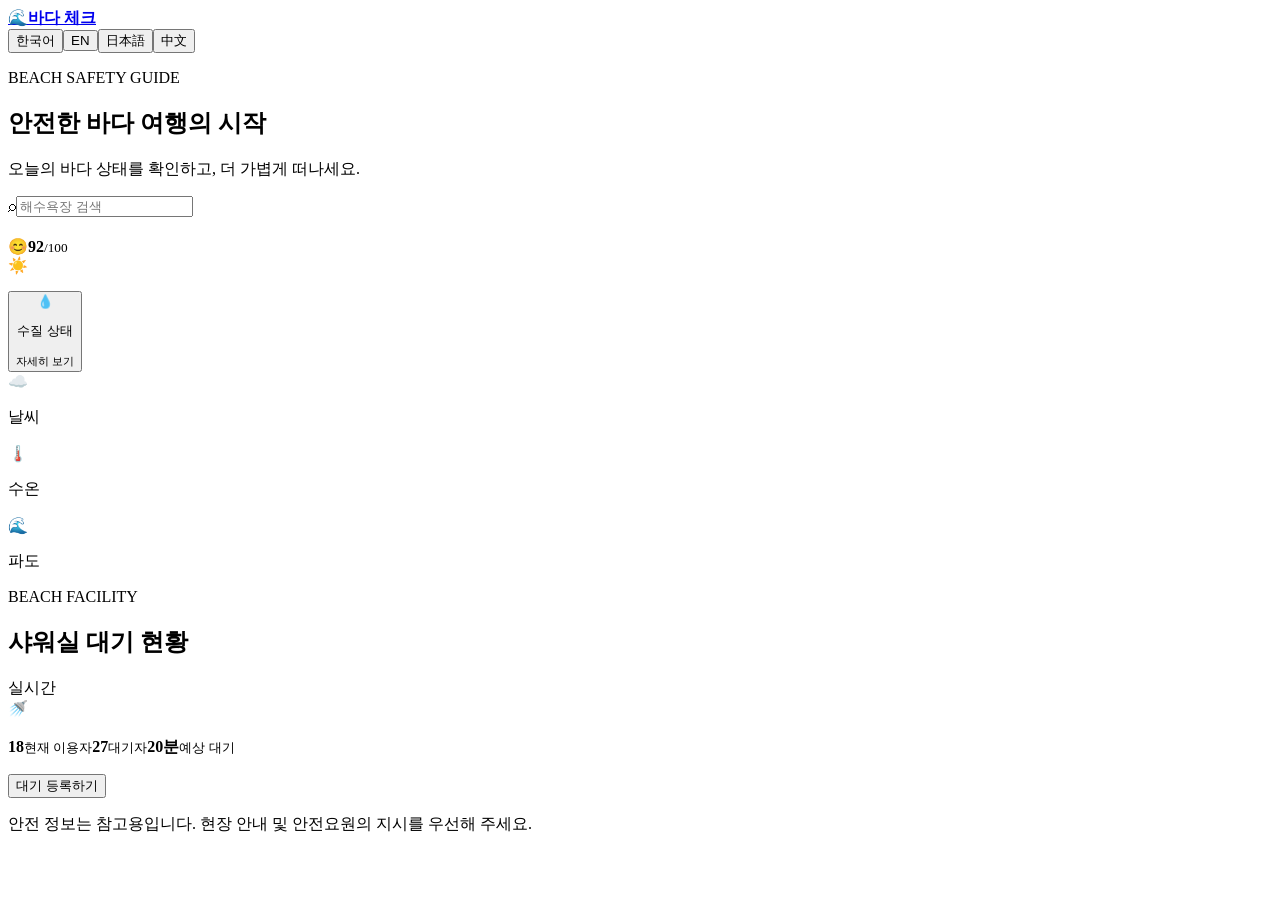
==== ocean-safety/index.html @ 0313e8a2 "Add ocean safety integrated page" ====
<!doctype html>
<html lang="ko">
  <head>
    <meta charset="UTF-8" />
    <meta name="viewport" content="width=device-width, initial-scale=1.0" />
    <meta name="theme-color" content="#066b87" />
    <title>바다 체크 | 안전한 바다 여행의 시작</title>
    <link rel="preconnect" href="https://fonts.googleapis.com" />
    <link rel="preconnect" href="https://fonts.gstatic.com" crossorigin />
    <link href="https://fonts.googleapis.com/css2?family=Gowun+Dodum&family=Outfit:wght@400;500;600;700;800&display=swap" rel="stylesheet" />
    <style>
      body[data-beach="gwangalli"] { background: linear-gradient(180deg, rgba(5, 18, 48, .35), rgba(236, 250, 249, .9)), url("https://giftedu42-commits.github.io/ocean-/assets/gwangalli-night.png") center top / cover fixed no-repeat; }
      body[data-beach="gwangalli"] .sun, body[data-beach="gwangalli"] .wave { display: none; }
      body[data-beach="gwangalli"] .hero h1, body[data-beach="gwangalli"] .hero .subtitle { text-shadow: 0 2px 14px rgba(255,255,255,.8); }
      body[data-beach="gwangalli"] .detail, body[data-beach="gwangalli"] .shower-card { background: rgba(255,255,255,.94); backdrop-filter: blur(9px); }
      /* Keep Haeundae's supplied photo above the general beach background rules. */
      body[data-beach="haeundae"] { background: linear-gradient(180deg, rgba(255,255,255,.16), rgba(235,248,249,.88)), url("./https://giftedu42-commits.github.io/ocean-/assets/haeundae-beach.png") center center / cover fixed no-repeat !important; }
      body[data-beach="haeundae"] .sun, body[data-beach="haeundae"] .wave { display: none; }
      body[data-beach="haeundae"] .detail, body[data-beach="haeundae"] .shower-card { background: rgba(255,255,255,.92); backdrop-filter: blur(9px); }
      /* Keep Dadaepo's supplied sunset photo above the general beach background rules. */
      body[data-beach="dadaepo"] { background: linear-gradient(180deg, rgba(25,16,15,.16), rgba(249,239,221,.88)), url("./https://giftedu42-commits.github.io/ocean-/assets/dadaepo-sunset.png") center center / cover fixed no-repeat !important; }
      body[data-beach="dadaepo"] .sun, body[data-beach="dadaepo"] .wave { display: none; }
      body[data-beach="dadaepo"] .detail, body[data-beach="dadaepo"] .shower-card { background: rgba(255,255,255,.92); backdrop-filter: blur(9px); }
      /* Keep Songdo's supplied cable-car photo above the general beach background rules. */
      body[data-beach="songdo"] { background: linear-gradient(180deg, rgba(255,255,255,.14), rgba(232,247,247,.88)), url("./https://giftedu42-commits.github.io/ocean-/assets/songdo-cablecar.png") center center / cover fixed no-repeat !important; }
      body[data-beach="songdo"] .sun, body[data-beach="songdo"] .wave { display: none; }
      body[data-beach="songdo"] .detail, body[data-beach="songdo"] .shower-card { background: rgba(255,255,255,.92); backdrop-filter: blur(9px); }
      /* Keep Songjeong's supplied photo above the general beach background rules. */
      body[data-beach="songjeong"] { background: linear-gradient(180deg, rgba(255,255,255,.18), rgba(238,249,239,.88)), url("./https://giftedu42-commits.github.io/ocean-/assets/songjeong-beach.png") center center / cover fixed no-repeat !important; }
      body[data-beach="songjeong"] .sun, body[data-beach="songjeong"] .wave { display: none; }
      body[data-beach="songjeong"] .detail, body[data-beach="songjeong"] .shower-card { background: rgba(255,255,255,.92); backdrop-filter: blur(9px); }
      .metric-score-chart { border-top: 1px solid #e4eeee; margin-top: 14px; padding-top: 13px; }
      .metric-score-chart h3 { color: #173f49; font-size: .82rem; margin: 0 0 10px; }
      .metric-bar { margin: 8px 0; }
      .metric-bar > div { display: flex; justify-content: space-between; color: #527078; font-size: .7rem; margin-bottom: 4px; }
      .metric-bar b { color: #103f4b; }
      .metric-bar i { background: #edf3f3; border-radius: 99px; display: block; height: 8px; overflow: hidden; }
      .metric-bar em { border-radius: 99px; display: block; height: 100%; }
      .metric-bar em.good { background: #45bf82; }
      .metric-bar em.normal { background: #f2ca4e; }
      .metric-bar em.bad { background: #ea6358; }
      .metric-value.safe { color: #198754; }
      .metric-value.normal { color: #b87c00; }
      .metric-value.danger { color: #d74b45; }
      .metric-value.critical { color: #a62929; }
      .metric-status { display: block; font-size: .66rem; font-weight: 700; margin-top: 4px; }
      .metric-status.safe { color: #198754; }
      .metric-status.normal { color: #b87c00; }
      .metric-status.danger { color: #d74b45; }
      .metric-status.critical { color: #a62929; }
      .metric-help { background: none; border: 0; color: #d74b45; cursor: pointer; font-size: .92rem; font-weight: 900; line-height: 1; margin-left: 3px; padding: 0 2px; vertical-align: baseline; }
      .metric-definition { background: #fff4f1; border: 1px solid #ffd7cf; border-radius: 10px; color: #70403a; font-size: .76rem; line-height: 1.55; margin: -8px 0 18px; padding: 10px 12px; }
      .info-dialog { box-sizing: border-box; max-height: 90vh; overflow-y: auto; width: min(92vw, 560px); }
    </style>
    <link rel="stylesheet" href="style.css" />
  </head>
  <body>
    <div class="sun"></div><div class="wave wave-a"></div><div class="wave wave-b"></div>
    <main class="app-shell">
      <header>
        <a class="brand" href="#top" aria-label="바다 체크 홈"><span>🌊</span><strong>바다 체크</strong></a>
        <div class="language" aria-label="언어 선택">
          <button data-lang="ko" class="active">한국어</button><button data-lang="en">EN</button><button data-lang="ja">日本語</button><button data-lang="zh">中文</button>
        </div>
      </header>

      <section id="top" class="hero">
        <p class="eyebrow" data-i18n="eyebrow">BEACH SAFETY GUIDE</p>
        <h1 data-i18n="title">안전한 바다 여행의 시작</h1>
        <p class="subtitle" data-i18n="subtitle">오늘의 바다 상태를 확인하고, 더 가볍게 떠나세요.</p>
        <label class="search"><span>⌕</span><input id="beachSearch" data-i18n-placeholder="search" placeholder="해수욕장 검색" autocomplete="off" /></label>
        <div id="beachList" class="beach-list" aria-label="해수욕장 목록"></div>
      </section>

      <section id="beachDetail" class="detail" aria-live="polite">
        <div class="detail-top">
          <div><p class="location-tag" id="region"></p><h2 id="beachName"></h2><p id="updated"></p></div>
          <div id="scoreBadge" class="score-badge"><span id="face">😊</span><strong id="score">92</strong><small>/100</small></div>
        </div>
        <div class="recommendation"><span id="recommendIcon">☀️</span><p id="recommendationText"></p></div>
        <div class="stats">
          <button class="stat-card" id="waterCard" type="button"><span>💧</span><div><p data-i18n="water">수질 상태</p><strong id="waterStatus"></strong><small data-i18n="details">자세히 보기</small></div></button>
          <article><span>☁️</span><div><p data-i18n="weather">날씨</p><strong id="weatherStatus"></strong></div></article>
          <article><span>🌡️</span><div><p data-i18n="temperature">수온</p><strong id="temperature"></strong></div></article>
          <article><span>🌊</span><div><p data-i18n="waves">파도</p><strong id="waveStatus"></strong></div></article>
        </div>
      </section>

      <section class="shower-section">
        <div class="section-heading"><div><p class="eyebrow" data-i18n="facility">BEACH FACILITY</p><h2 data-i18n="showerTitle">샤워실 대기 현황</h2></div><span class="live"><i></i><span data-i18n="live">실시간</span></span></div>
        <div class="shower-card">
          <div class="shower-icon">🚿</div>
          <div class="queue-summary"><h3 id="showerBeach"></h3><p class="shower-location" id="showerLocation"></p><p id="queueMessage"></p><div class="queue-metrics"><span><b id="users">18</b><small data-i18n="using">현재 이용자</small></span><span><b id="waiting">27</b><small data-i18n="waiting">대기자</small></span><span><b id="minutes">20분</b><small data-i18n="waitTime">예상 대기</small></span></div><p class="expected-time" id="expectedAt"></p><p class="my-reservation" id="myReservation" hidden></p><div class="reservation-actions" id="reservationActions" hidden><button id="enterShower" type="button" data-i18n="enter">입장 확인</button><button id="exitShower" type="button" data-i18n="exit" disabled>퇴장 확인</button></div></div>
          <button id="openQueue" class="primary" data-i18n="join">대기 등록하기</button>
        </div>
      </section>

      <p class="note" data-i18n="note">안전 정보는 참고용입니다. 현장 안내 및 안전요원의 지시를 우선해 주세요.</p>
    </main>

    <dialog id="queueDialog">
      <form id="queueForm" method="dialog">
        <button class="close" type="button" id="closeDialog" aria-label="닫기">×</button>
        <p class="eyebrow" data-i18n="reservation">SHOWER RESERVATION</p><h2 data-i18n="formTitle">샤워 대기 등록</h2><p id="formDescription"></p>
        <label><span data-i18n="room">샤워실 선택</span><select id="showerType"><option value="male" data-i18n="male">남자 샤워실</option><option value="female" data-i18n="female">여자 샤워실</option></select></label>
        <label><span data-i18n="party">이용 인원</span><select id="party"><option value="1" data-party="1">1명</option><option value="2" data-party="2">2명</option><option value="3" data-party="3">3명</option><option value="4" data-party="4">4명</option></select></label>
        <label><span data-i18n="phone">연락처</span><input id="phone" inputmode="tel" placeholder="010-0000-0000" required /></label>
        <label class="consent"><input id="consent" type="checkbox" required /><span data-i18n="consent">개인정보 이용에 동의합니다.</span></label>
        <button class="primary wide" type="submit" data-i18n="register">등록하기</button>
      </form>
    </dialog>
    <dialog id="mapDialog" class="info-dialog"><button class="close" type="button" data-close-dialog="mapDialog" aria-label="닫기">×</button><p class="eyebrow">LOCATION</p><h2 id="mapTitle"></h2><div class="map-preview" style="position:relative;height:250px;margin:18px 0;border-radius:16px;overflow:hidden;background:linear-gradient(120deg,#d9efc3 0 42%,#91dce5 42%);border:1px solid #b8dcda"><svg viewBox="0 0 400 250" width="100%" height="100%" aria-label="샤워실 위치 지도"><defs><marker id="arrow" markerWidth="9" markerHeight="9" refX="7" refY="4" orient="auto"><path d="M0,0 L8,4 L0,8Z" fill="#ff775f"/></marker></defs><path d="M26 198 C95 170,92 78,181 105 S244 160,332 67" fill="none" stroke="#ff775f" stroke-width="7" stroke-linecap="round" stroke-dasharray="1 12" marker-end="url(#arrow)"/><circle cx="26" cy="198" r="12" fill="#063548"/><text x="43" y="205" fill="#063548" font-size="15" font-weight="700">현재 위치</text><circle cx="332" cy="67" r="17" fill="#ff775f"/><text x="325" y="74" fill="white" font-size="18">🚿</text><text x="240" y="42" fill="#063548" font-size="15" font-weight="700">샤워실</text></svg><p id="mapAddress" style="position:absolute;left:12px;bottom:3px;margin:0;background:#ffffffdf;padding:7px 9px;border-radius:8px;font-size:.75rem;font-weight:700"></p></div><p id="mapNote"></p></dialog>
    <dialog id="waterDialog" class="info-dialog"><button class="close" type="button" data-close-dialog="waterDialog" aria-label="닫기">×</button><p class="eyebrow" id="waterLabel">WATER QUALITY</p><h2 id="waterTitle"></h2><div id="waterGrade" class="water-grade"></div><div id="waterGraph" hidden></div><div id="waterMetrics" class="water-metrics"></div><div id="metricDefinition" class="metric-definition" role="status" hidden></div><div class="water-details"><div><span id="testLabel">공식 수질 검사</span><strong id="testValue"></strong></div><div><span id="ripLabel">이안류 위험성</span><strong id="ripValue"></strong></div></div><p id="waterAdvice"></p></dialog>
    <div id="toast" role="status"></div>
    <script src="script.js"></script>
    <script>
      Object.assign(translations.ko, { details: '자세히 보기' });
      Object.assign(translations.en, { details: 'View details' });
      Object.assign(translations.ja, { details: '詳細を見る' });
      Object.assign(translations.zh, { details: '查看详情' });
      Object.assign(waterText.ko, { categoryScores: '항목별 수질 점수' });
      Object.assign(waterText.en, { categoryScores: 'Scores by water-quality category' });
      Object.assign(waterText.ja, { categoryScores: '項目別の水質スコア' });
      Object.assign(waterText.zh, { categoryScores: '各项水质评分' });

      const metricScoreByBeach = {
        gwangalli: [96, 92, 98, 94, 90, 97, 99], haeundae: [85, 88, 78, 82, 89, 81, 76],
        songjeong: [87, 89, 82, 86, 88, 84, 79], dadaepo: [62, 76, 38, 58, 71, 45, 42], songdo: [94, 91, 95, 93, 90, 96, 97]
      };
      const safetyClass = score => score >= 80 ? 'safe' : score >= 60 ? 'normal' : score >= 40 ? 'danger' : 'critical';
      const safetyLabel = {
        ko: { safe: '안전', normal: '보통', danger: '위험', critical: '매우 위험' },
        en: { safe: 'Safe', normal: 'Moderate', danger: 'Risky', critical: 'Very risky' },
        ja: { safe: '安全', normal: '普通', danger: '危険', critical: '非常に危険' },
        zh: { safe: '安全', normal: '一般', danger: '危险', critical: '非常危险' }
      };
      const metricDefinitions = {
        ko: { ph: 'pH 농도: 물이 산성인지 알칼리성인지 나타내는 수치입니다.', turbidity: '탁도: 물이 얼마나 맑은지 나타내는 수치입니다. 수치가 낮을수록 물이 더 맑습니다.', oxygen: '용존산소: 물속에 녹아 있는 산소의 양입니다. 물고기와 해양 생물이 살기 좋은 정도를 알 수 있어요.', phosphorus: '총인: 물속 영양염류의 양입니다. 수치가 너무 높으면 녹조나 오염 가능성을 살펴봐야 합니다.' },
        en: { ph: 'pH: a measure of how acidic or alkaline the water is.', turbidity: 'Turbidity: a measure of how clear the water is. Lower values mean clearer water.', oxygen: 'Dissolved oxygen: the amount of oxygen mixed into the water, which supports marine life.', phosphorus: 'Total phosphorus: the amount of nutrients in the water. High levels can indicate pollution risk.' },
        ja: { ph: 'pH濃度: 水が酸性かアルカリ性かを示す数値です。', turbidity: '濁度: 水の透明度を示す数値です。低いほど水が澄んでいます。', oxygen: '溶存酸素: 水に溶けている酸素の量です。海の生き物が暮らしやすい目安になります。', phosphorus: '全リン: 水中の栄養塩類の量です。高すぎる場合は汚染の可能性を確認します。' },
        zh: { ph: 'pH值：表示水呈酸性还是碱性的数值。', turbidity: '浊度：表示水清澈程度的数值。数值越低，水越清澈。', oxygen: '溶解氧：溶解在水中的氧气量，可反映海洋生物适宜生存的程度。', phosphorus: '总磷：水中营养盐的含量。数值过高时需要留意污染风险。' }
      };
      const renderMetricScoreGraph = () => {
        const labels = waterText[lang], scores = metricScoreByBeach[selected.key].slice(0, 6);
        return '<section class="metric-score-chart"><h3>' + labels.categoryScores + '</h3>' + scores.map((score, index) =>
          '<div class="metric-bar"><div><span>' + labels[metricKeys[index]] + '</span><b>' + score + '</b></div><i><em class="' + (score >= 80 ? 'good' : score >= 60 ? 'normal' : 'bad') + '" style="width:' + score + '%"></em></i></div>'
        ).join('') + '</section>';
      };
      const renderWaterMetrics = () => {
        const labels = waterText[lang], scores = metricScoreByBeach[selected.key], values = waterInfo[selected.key].metrics.slice(0, 6);
        return values.map((item, index) => {
          const state = safetyClass(scores[index]);
          const key = metricKeys[index], help = ['ph', 'turbidity', 'oxygen', 'phosphorus'].includes(key) ? '<button class="metric-help" type="button" data-help="' + key + '" aria-label="Learn more">*</button>' : '';
          return '<div class="metric"><span>' + labels[key] + help + '</span><strong class="metric-value ' + state + '">' + item.split('|')[1] + '</strong><small class="metric-status ' + state + '">' + safetyLabel[lang][state] + '</small></div>';
        }).join('');
      };
      $('waterCard').addEventListener('click', () => {
        $('waterGraph').innerHTML = renderMetricScoreGraph();
        $('waterMetrics').innerHTML = renderWaterMetrics();
        $('metricDefinition').hidden = true;
      });
      $('waterMetrics').addEventListener('click', event => {
        const help = event.target.closest('[data-help]');
        if (!help) return;
        const definition = $('metricDefinition');
        definition.textContent = metricDefinitions[lang][help.dataset.help];
        definition.hidden = false;
      });
      const mapTitleWord = { ko: '샤워실', en: 'Shower room', ja: 'シャワー室', zh: '淋浴间' };
      $('showerLocation').addEventListener('click', () => {
        $('mapTitle').textContent = beachText(selected)[0] + ' · ' + mapTitleWord[lang];
      });
    </script>
    <style>
      #waterDialog { padding: 28px 26px 30px; }
      #waterDialog .eyebrow { margin: 0 0 8px; }
      #waterDialog h2 { margin: 0 34px 16px 0; line-height: 1.3; }
      #waterDialog .water-grade { margin: 0 0 18px; }
      #waterDialog .water-metrics { gap: 12px; margin: 18px 0 22px; }
      #waterDialog .water-metrics .metric { padding: 12px; }
      #waterDialog .water-details { gap: 12px; margin: 0 0 20px; }
      #waterDialog .water-details > div { padding: 12px; }
      #waterDialog #waterAdvice { border-top: 1px solid #e4eeee; line-height: 1.65; margin: 0; padding-top: 18px; }
      @media (max-width: 480px) { #waterDialog { padding: 24px 20px 26px; } }
    </style>
  </body>
</html>
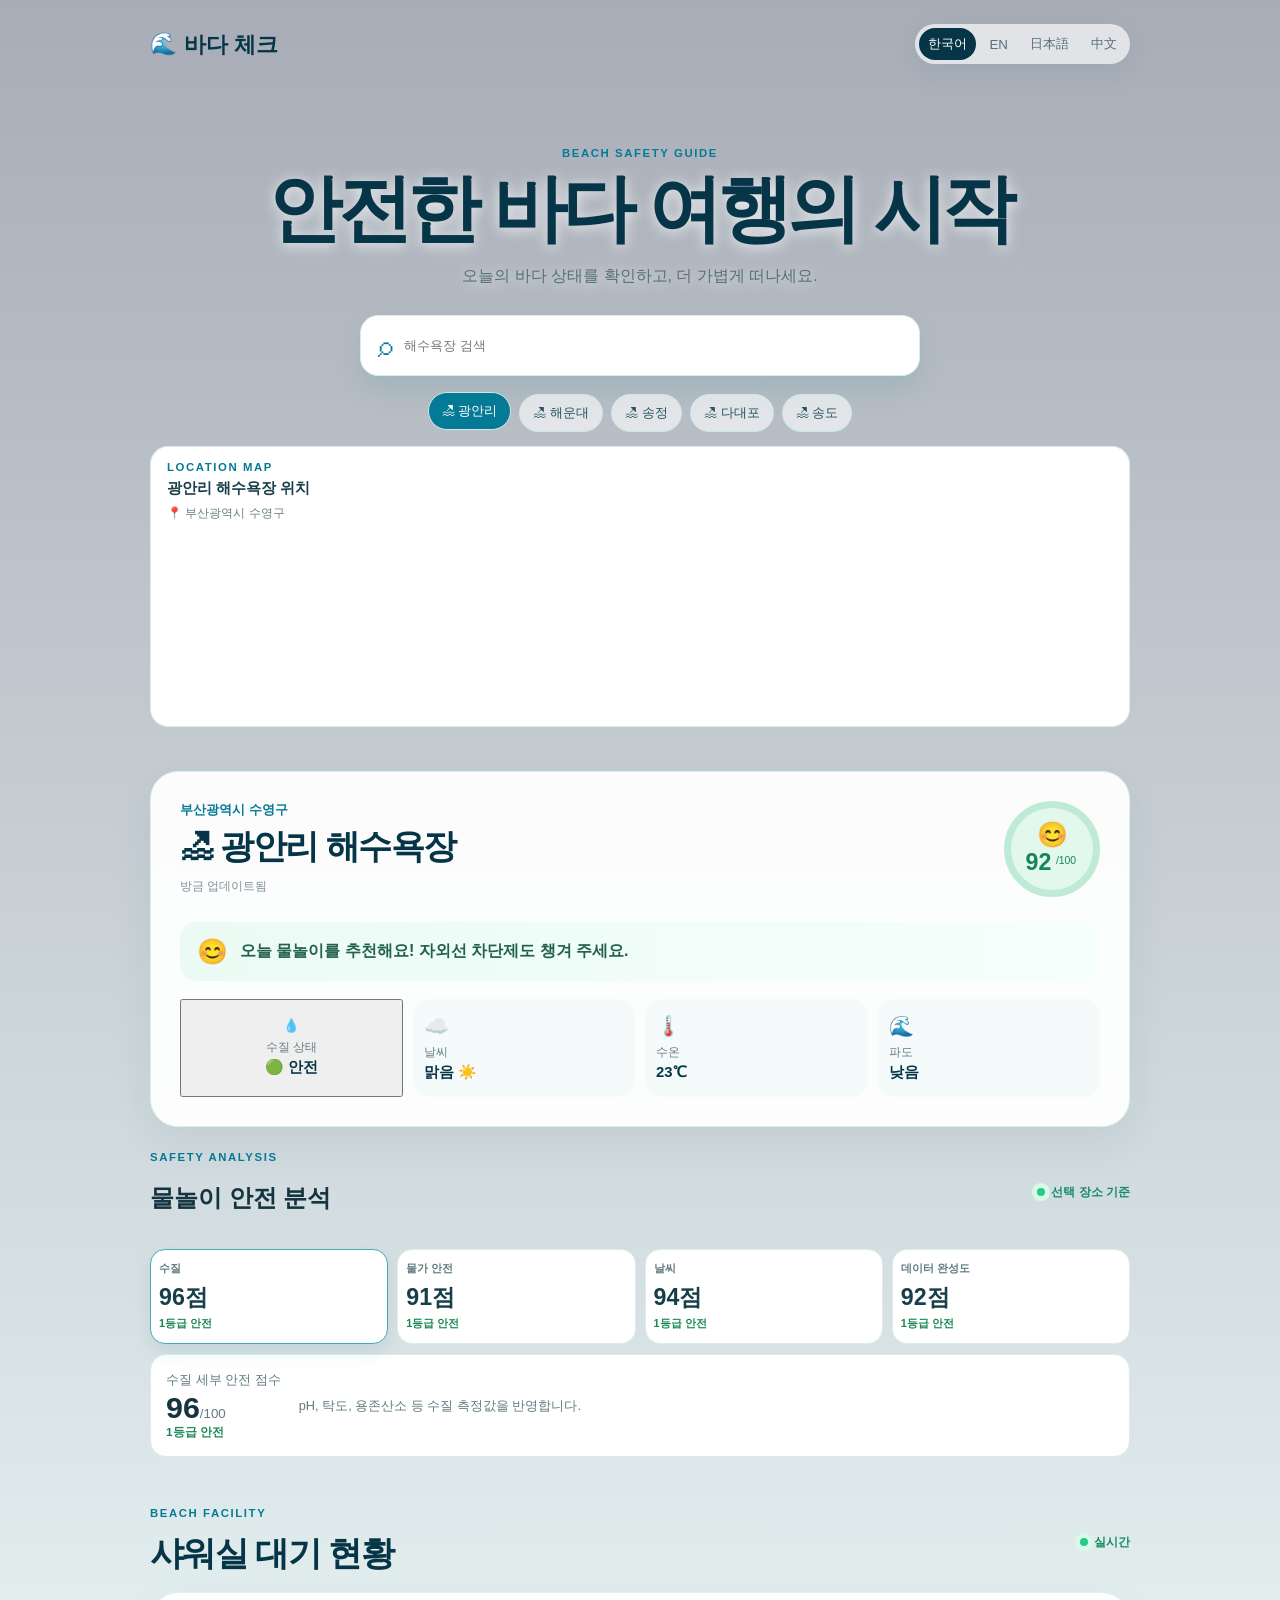
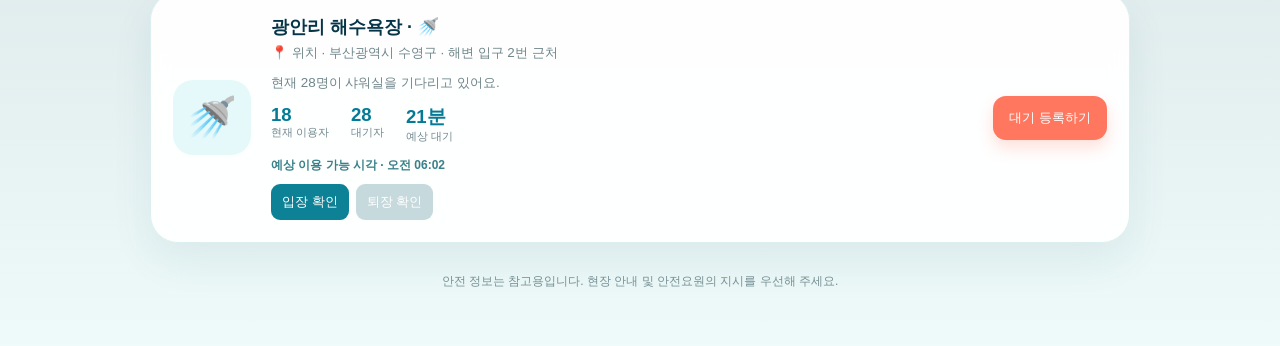
==== commit d5b1bad9: "Integrate beach map and safety analysis" ====
--- a/ocean-safety/index.html
+++ b/ocean-safety/index.html
@@ -69,7 +69,7 @@
         <h1 data-i18n="title">안전한 바다 여행의 시작</h1>
         <p class="subtitle" data-i18n="subtitle">오늘의 바다 상태를 확인하고, 더 가볍게 떠나세요.</p>
         <label class="search"><span>⌕</span><input id="beachSearch" data-i18n-placeholder="search" placeholder="해수욕장 검색" autocomplete="off" /></label>
-        <div id="beachList" class="beach-list" aria-label="해수욕장 목록"></div>
+        <div id="beachList" class="beach-list" aria-label="해수욕장 목록"></div><section class="search-map-card"><div><p class="eyebrow">LOCATION MAP</p><h3 id="searchMapTitle">선택 장소 위치</h3><p id="searchMapAddress"></p></div><iframe id="searchMap" title="선택 장소 지도" loading="lazy"></iframe></section>
       </section>
 
       <section id="beachDetail" class="detail" aria-live="polite">
@@ -84,7 +84,7 @@
           <article><span>🌡️</span><div><p data-i18n="temperature">수온</p><strong id="temperature"></strong></div></article>
           <article><span>🌊</span><div><p data-i18n="waves">파도</p><strong id="waveStatus"></strong></div></article>
         </div>
-      </section>
+      </section><section class="safety-explorer"><div class="section-heading"><div><p class="eyebrow">SAFETY ANALYSIS</p><h2>물놀이 안전 분석</h2></div><span class="live"><i></i><span>선택 장소 기준</span></span></div><div id="safetyCategoryGrid" class="safety-category-grid"></div><article class="safety-detail-card"><div><p id="safetyDetailTitle"></p><strong id="safetyDetailScore"></strong><small>/100</small><span id="safetyDetailGrade"></span></div><p id="safetyDetailText"></p></article></section>
 
       <section class="shower-section">
         <div class="section-heading"><div><p class="eyebrow" data-i18n="facility">BEACH FACILITY</p><h2 data-i18n="showerTitle">샤워실 대기 현황</h2></div><span class="live"><i></i><span data-i18n="live">실시간</span></span></div>
@@ -183,5 +183,5 @@
       #waterDialog #waterAdvice { border-top: 1px solid #e4eeee; line-height: 1.65; margin: 0; padding-top: 18px; }
       @media (max-width: 480px) { #waterDialog { padding: 24px 20px 26px; } }
     </style>
-  </body>
+  <style>.search-map-card{background:#fff;border:1px solid #dbeceb;border-radius:18px;margin-top:14px;overflow:hidden;text-align:left}.search-map-card>div{padding:14px 16px 8px}.search-map-card .eyebrow{margin:0 0 5px}.search-map-card h3{color:#173f49;font-size:.95rem;margin:0}.search-map-card p:last-child{color:#668087;font-size:.75rem;margin:6px 0}.search-map-card iframe{border:0;display:block;height:190px;width:100%}.safety-explorer{margin:24px 0}.safety-category-grid{display:grid;grid-template-columns:repeat(4,1fr);gap:9px}.safety-category{background:#fff;border:1px solid #dceceb;border-radius:15px;color:#173f49;cursor:pointer;padding:12px 8px;text-align:left}.safety-category.active{border-color:#46aabd;box-shadow:0 8px 18px #0b71831c}.safety-category span{color:#607b81;display:block;font-size:.68rem;font-weight:700}.safety-category b{display:block;font-family:Outfit,sans-serif;font-size:1.45rem;margin:6px 0 2px}.safety-category em{font-size:.68rem;font-style:normal;font-weight:800}.safe{color:#198754}.normal{color:#b87c00}.unsafe{color:#ed7a22}.danger{color:#d74b45}.critical{color:#a62929}.safety-detail-card{align-items:center;background:#fff;border:1px solid #dceceb;border-radius:16px;display:flex;gap:18px;margin-top:10px;padding:15px}.safety-detail-card p{color:#607b81;font-size:.8rem;line-height:1.55;margin:0}.safety-detail-card strong{font-family:Outfit,sans-serif;font-size:1.9rem}.safety-detail-card small{color:#607b81}.safety-detail-card span{display:block;font-size:.74rem;font-weight:800}@media(max-width:580px){.safety-category-grid{grid-template-columns:repeat(2,1fr)}.safety-detail-card{align-items:flex-start;flex-direction:column;gap:6px}.search-map-card iframe{height:170px}}</style><script>(()=>{const L={gwangalli:[35.1532,129.1187],haeundae:[35.1587,129.1604],songjeong:[35.1785,129.1992],dadaepo:[35.046,128.9654],songdo:[35.0753,129.0168]};let active='water';const label={water:'수질',marine:'물가 안전',weather:'날씨',data:'데이터 완성도'};const desc={water:'pH, 탁도, 용존산소 등 수질 측정값을 반영합니다.',marine:'파도와 이안류·물살 위험도를 반영합니다.',weather:'날씨와 바람 상태를 반영합니다.',data:'입력된 안전정보의 최신성과 완성도를 보여줍니다.'};const scores=b=>({water:qualityScore[b.key]||b.score,marine:b.waves==='high'?42:b.waves==='medium'?72:91,weather:b.weather==='windy'?48:b.weather==='overcast'?70:b.weather==='cloudy'?82:94,data:92});const grade=x=>x>=90?['1등급 안전','safe']:x>=75?['2등급 안전','safe']:x>=60?['3등급 보통','normal']:x>=45?['4등급 불안전','unsafe']:x>=30?['4등급 위험','danger']:['5등급 매우 위험','critical'];function draw(){const b=selected,sc=scores(b),p=L[b.key],name=beachText(b)[0],region=beachText(b)[1],d=.012,box=(p[1]-d)+','+(p[0]-d)+','+(p[1]+d)+','+(p[0]+d);document.getElementById('searchMapTitle').textContent=name+' 위치';document.getElementById('searchMapAddress').textContent='📍 '+region;document.getElementById('searchMap').src='https://www.openstreetmap.org/export/embed.html?bbox='+box+'&layer=mapnik&marker='+p[0]+'%2C'+p[1];document.getElementById('safetyCategoryGrid').innerHTML=Object.keys(label).map(k=>{const g=grade(sc[k]);return '<button class="safety-category '+(k===active?'active':'')+'" data-safety="'+k+'"><span>'+label[k]+'</span><b>'+sc[k]+'점</b><em class="'+g[1]+'">'+g[0]+'</em></button>';}).join('');const g=grade(sc[active]);document.getElementById('safetyDetailTitle').textContent=label[active]+' 세부 안전 점수';document.getElementById('safetyDetailScore').textContent=sc[active];document.getElementById('safetyDetailGrade').textContent=g[0];document.getElementById('safetyDetailGrade').className=g[1];document.getElementById('safetyDetailText').textContent=desc[active];}const old=renderDetail;renderDetail=()=>{old();draw();};document.getElementById('safetyCategoryGrid').onclick=e=>{const x=e.target.closest('[data-safety]');if(x){active=x.dataset.safety;draw();}};draw();})();</script></body>
 </html>
--- a/ocean-safety/style.css
+++ b/ocean-safety/style.css
@@ -0,0 +1 @@
+:root{--navy:#063548;--ocean:#057a96;--aqua:#65d8d3;--foam:#e9fbfa;--coral:#ff775f;--ink:#14343f;font-family:Outfit,"Gowun Dodum",sans-serif;color:var(--ink)}*{box-sizing:border-box}body{margin:0;min-height:100vh;background:linear-gradient(145deg,#e8fbf7 0%,#f7fcfb 42%,#d9f1f3 100%);overflow-x:hidden;transition:background .65s ease}body[data-beach="haeundae"]{background:linear-gradient(145deg,#e6f5ff,#fff8ea 44%,#c8e7f3)}body[data-beach="songjeong"]{background:linear-gradient(145deg,#eef9ef,#fffbe9 45%,#d5ecda)}body[data-beach="dadaepo"]{background:linear-gradient(145deg,#e7eff6,#f6f5f0 48%,#c5d8e3)}body[data-beach="songdo"]{background:linear-gradient(145deg,#fff3df,#fffaf1 43%,#d2edf2)}.sun{position:absolute;width:340px;height:340px;right:-100px;top:-120px;border-radius:50%;background:#ffe9a9;filter:blur(3px);opacity:.75;transition:background .65s ease,transform .65s ease}body[data-beach="haeundae"] .sun{background:#ffd08a;transform:scale(1.16)}body[data-beach="songjeong"] .sun{background:#d3f0b4}body[data-beach="dadaepo"] .sun{background:#b9cde3;opacity:.62}body[data-beach="songdo"] .sun{background:#ffc891}.app-shell{width:min(980px,calc(100% - 32px));margin:auto;position:relative;padding:24px 0 56px}header{display:flex;justify-content:space-between;align-items:center;gap:16px}.brand{color:var(--navy);text-decoration:none;font-size:1.35rem;display:flex;gap:7px;align-items:center}.language{display:flex;gap:4px;background:#ffffffa8;padding:4px;border-radius:99px;box-shadow:0 8px 26px #0f697514}.language button{border:0;background:transparent;padding:7px 9px;border-radius:99px;color:#57717a;cursor:pointer;font:600 .75rem inherit}.language button.active{background:var(--navy);color:#fff}.hero{text-align:center;padding:83px 0 44px}.eyebrow{letter-spacing:.14em;font-size:.71rem;font-weight:800;color:var(--ocean);margin:0 0 12px}.hero h1{font-size:clamp(2.45rem,6vw,4.6rem);letter-spacing:-.06em;margin:0;color:var(--navy);line-height:1.04}.subtitle{margin:18px auto 28px;color:#557078}.search{background:#fff;border:1px solid #d7eeec;border-radius:18px;padding:0 17px;width:min(560px,100%);height:61px;display:flex;align-items:center;gap:10px;margin:auto;box-shadow:0 14px 28px #0d74801c}.search span{font-size:1.8rem;color:var(--ocean);line-height:0}.search input{border:0;outline:0;width:100%;font:500 1rem inherit;background:transparent}.beach-list{display:flex;flex-wrap:wrap;justify-content:center;gap:8px;margin-top:18px}.beach-chip{border:1px solid #c8e8e6;background:#ffffff9c;color:#24535e;padding:9px 13px;border-radius:99px;font:600 .86rem inherit;cursor:pointer;transition:.2s}.beach-chip:hover,.beach-chip.active{background:var(--ocean);color:#fff;transform:translateY(-2px)}.detail,.shower-card{background:#fff;border:1px solid #dceeed;box-shadow:0 17px 40px #145e6914;border-radius:28px}.detail{padding:29px}.detail-top,.section-heading,.shower-card{display:flex;justify-content:space-between;align-items:center;gap:20px}.location-tag{color:var(--ocean);font-size:.8rem;font-weight:800;margin:0 0 5px}.detail h2,.shower-section h2{font-size:clamp(1.6rem,4vw,2.15rem);letter-spacing:-.045em;margin:0;color:var(--navy)}#updated{color:#7d9297;font-size:.78rem;margin:8px 0 0}.score-badge{width:96px;height:96px;border-radius:50%;display:grid;grid-template-columns:1fr 1fr;grid-template-rows:1fr 1fr;place-items:center;background:#e2f8ec;border:7px solid #bfead5;color:#16845d}.score-badge span{grid-column:1/3;font-size:1.55rem;align-self:end}.score-badge strong{font-size:1.45rem;align-self:start;margin-left:14px}.score-badge small{font-size:.65rem;align-self:start;margin-right:13px;margin-top:6px}.recommendation{margin:25px 0 18px;background:linear-gradient(100deg,#ebfbf4,#f5fffc);border-radius:16px;padding:15px 17px;display:flex;gap:12px;align-items:center}.recommendation span{font-size:1.55rem}.recommendation p{margin:0;font-weight:700;color:#23604f}.stats{display:grid;grid-template-columns:repeat(4,1fr);gap:10px}.stats article{background:#f4fbfa;padding:15px 11px;border-radius:16px}.stats article>span{font-size:1.25rem}.stats p{font-size:.73rem;color:#698088;margin:7px 0 3px}.stats strong{font-size:.93rem;color:var(--navy)}.shower-section{margin-top:50px}.section-heading{margin-bottom:15px}.live{color:#178c64;font-size:.75rem;font-weight:800;display:flex;align-items:center;gap:6px}.live i{width:8px;height:8px;border-radius:50%;background:#25cb85;box-shadow:0 0 0 5px #d9f9e9}.shower-card{padding:22px}.shower-icon{font-size:2.5rem;background:#e6f9fa;padding:14px;border-radius:20px}.queue-summary{margin-right:auto}.queue-summary h3{margin:0;color:var(--navy);font-size:1.12rem}.queue-summary>p{margin:5px 0 12px;color:#6f858a;font-size:.84rem}.queue-metrics{display:flex;gap:22px}.queue-metrics span{display:flex;flex-direction:column}.queue-metrics b{color:var(--ocean);font-size:1.16rem}.queue-metrics small{color:#71888e;font-size:.68rem}.expected-time{font-size:.75rem!important;font-weight:700;color:#38808a!important;margin:13px 0 0!important}.my-reservation{background:#fff0e9;color:#a74a35!important;border-radius:9px;padding:8px 10px;margin:10px 0 0!important;font-size:.76rem!important;font-weight:700}.reservation-actions{display:flex;gap:7px;margin-top:10px}.reservation-actions button{border:0;border-radius:9px;padding:9px 11px;background:#0d8296;color:white;font:700 .75rem inherit;cursor:pointer}.reservation-actions button:disabled{background:#c6d9dc;cursor:not-allowed}.primary{border:0;border-radius:13px;background:var(--coral);color:#fff;padding:13px 16px;font:700 .9rem inherit;cursor:pointer;box-shadow:0 8px 16px #ff775f3b;transition:.2s}.primary:hover{transform:translateY(-2px);filter:brightness(.96)}.note{text-align:center;color:#789196;font-size:.75rem;margin:30px 0 0}.wave{position:fixed;z-index:-1;left:-10%;width:120%;height:150px;border-radius:48%;background:#8edfdc33;bottom:-85px;animation:float 7s ease-in-out infinite}.wave-b{bottom:-110px;background:#48bbc733;animation-delay:-3s}@keyframes float{50%{transform:translateX(5%) translateY(-11px)}}dialog{width:min(430px,calc(100% - 28px));border:0;border-radius:24px;padding:0;box-shadow:0 24px 70px #042e3d55}dialog::backdrop{background:#0635488c;backdrop-filter:blur(3px)}dialog form{padding:28px;position:relative}.close{position:absolute;right:16px;top:14px;border:0;background:#eef7f7;color:#335861;width:30px;height:30px;border-radius:50%;font-size:1.35rem;cursor:pointer}dialog h2{margin:0;color:var(--navy);letter-spacing:-.04em}#formDescription{font-size:.86rem;color:#6b858b;margin:9px 0 20px}dialog label{display:flex;flex-direction:column;gap:7px;margin:14px 0;color:#48656c;font-size:.82rem;font-weight:700}dialog input,dialog select{border:1px solid #cfe8e6;border-radius:10px;padding:12px;font:500 .95rem inherit;color:var(--ink);background:#fbfefd}.consent{flex-direction:row;align-items:center}.consent input{accent-color:var(--ocean)}.wide{width:100%;margin-top:8px}#toast{position:fixed;bottom:24px;left:50%;translate:-50% 25px;background:var(--navy);color:white;padding:13px 18px;border-radius:14px;font-weight:600;font-size:.86rem;opacity:0;pointer-events:none;transition:.25s;white-space:nowrap}#toast.show{opacity:1;translate:-50% 0}@media(max-width:650px){.app-shell{width:min(100% - 24px,980px);padding-top:14px}.brand{font-size:1.15rem}.language button{padding:6px;font-size:.67rem}.hero{padding:58px 0 35px}.detail{padding:21px}.stats{grid-template-columns:repeat(2,1fr)}.shower-card{align-items:flex-start;flex-wrap:wrap}.queue-summary{width:calc(100% - 78px)}.queue-metrics{gap:13px}.shower-card .primary{width:100%}.score-badge{width:82px;height:82px}.detail-top{align-items:flex-start}}
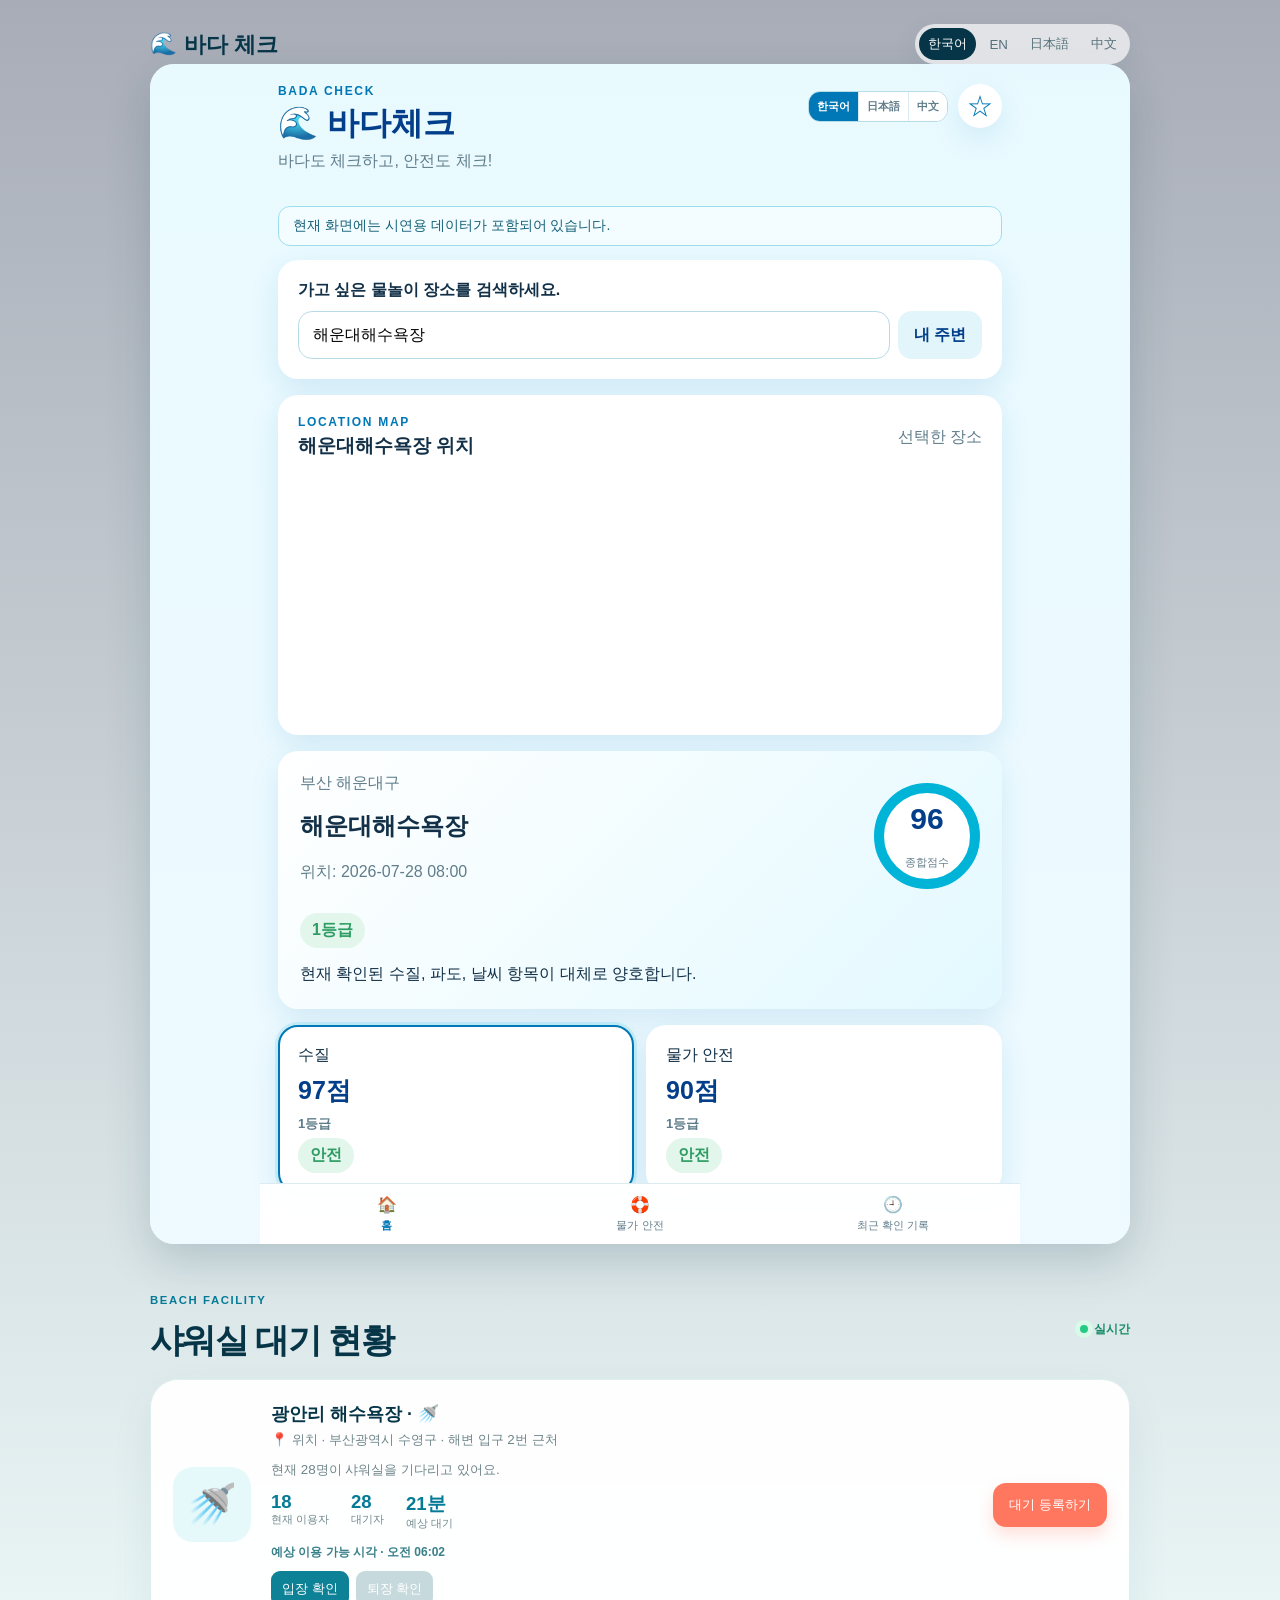
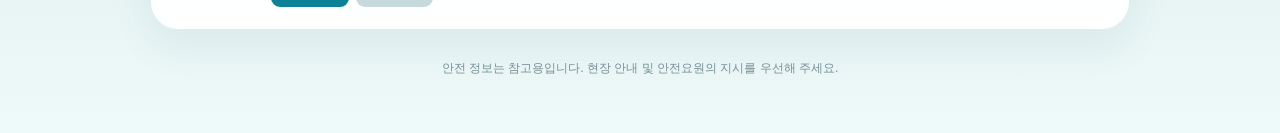
==== commit 3d6dd991: "Use Bada Check search and map while keeping shower queue" ====
--- a/ocean-safety/index.html
+++ b/ocean-safety/index.html
@@ -86,7 +86,7 @@
         </div>
       </section><section class="safety-explorer"><div class="section-heading"><div><p class="eyebrow">SAFETY ANALYSIS</p><h2>물놀이 안전 분석</h2></div><span class="live"><i></i><span>선택 장소 기준</span></span></div><div id="safetyCategoryGrid" class="safety-category-grid"></div><article class="safety-detail-card"><div><p id="safetyDetailTitle"></p><strong id="safetyDetailScore"></strong><small>/100</small><span id="safetyDetailGrade"></span></div><p id="safetyDetailText"></p></article></section>
 
-      <section class="shower-section">
+      <section class="own-app-section"><iframe class="own-app-frame" src="../?embedded=1" title="바다 체크 안전 검색과 지도"></iframe></section><section class="shower-section">
         <div class="section-heading"><div><p class="eyebrow" data-i18n="facility">BEACH FACILITY</p><h2 data-i18n="showerTitle">샤워실 대기 현황</h2></div><span class="live"><i></i><span data-i18n="live">실시간</span></span></div>
         <div class="shower-card">
           <div class="shower-icon">🚿</div>
@@ -183,5 +183,5 @@
       #waterDialog #waterAdvice { border-top: 1px solid #e4eeee; line-height: 1.65; margin: 0; padding-top: 18px; }
       @media (max-width: 480px) { #waterDialog { padding: 24px 20px 26px; } }
     </style>
-  <style>.search-map-card{background:#fff;border:1px solid #dbeceb;border-radius:18px;margin-top:14px;overflow:hidden;text-align:left}.search-map-card>div{padding:14px 16px 8px}.search-map-card .eyebrow{margin:0 0 5px}.search-map-card h3{color:#173f49;font-size:.95rem;margin:0}.search-map-card p:last-child{color:#668087;font-size:.75rem;margin:6px 0}.search-map-card iframe{border:0;display:block;height:190px;width:100%}.safety-explorer{margin:24px 0}.safety-category-grid{display:grid;grid-template-columns:repeat(4,1fr);gap:9px}.safety-category{background:#fff;border:1px solid #dceceb;border-radius:15px;color:#173f49;cursor:pointer;padding:12px 8px;text-align:left}.safety-category.active{border-color:#46aabd;box-shadow:0 8px 18px #0b71831c}.safety-category span{color:#607b81;display:block;font-size:.68rem;font-weight:700}.safety-category b{display:block;font-family:Outfit,sans-serif;font-size:1.45rem;margin:6px 0 2px}.safety-category em{font-size:.68rem;font-style:normal;font-weight:800}.safe{color:#198754}.normal{color:#b87c00}.unsafe{color:#ed7a22}.danger{color:#d74b45}.critical{color:#a62929}.safety-detail-card{align-items:center;background:#fff;border:1px solid #dceceb;border-radius:16px;display:flex;gap:18px;margin-top:10px;padding:15px}.safety-detail-card p{color:#607b81;font-size:.8rem;line-height:1.55;margin:0}.safety-detail-card strong{font-family:Outfit,sans-serif;font-size:1.9rem}.safety-detail-card small{color:#607b81}.safety-detail-card span{display:block;font-size:.74rem;font-weight:800}@media(max-width:580px){.safety-category-grid{grid-template-columns:repeat(2,1fr)}.safety-detail-card{align-items:flex-start;flex-direction:column;gap:6px}.search-map-card iframe{height:170px}}</style><script>(()=>{const L={gwangalli:[35.1532,129.1187],haeundae:[35.1587,129.1604],songjeong:[35.1785,129.1992],dadaepo:[35.046,128.9654],songdo:[35.0753,129.0168]};let active='water';const label={water:'수질',marine:'물가 안전',weather:'날씨',data:'데이터 완성도'};const desc={water:'pH, 탁도, 용존산소 등 수질 측정값을 반영합니다.',marine:'파도와 이안류·물살 위험도를 반영합니다.',weather:'날씨와 바람 상태를 반영합니다.',data:'입력된 안전정보의 최신성과 완성도를 보여줍니다.'};const scores=b=>({water:qualityScore[b.key]||b.score,marine:b.waves==='high'?42:b.waves==='medium'?72:91,weather:b.weather==='windy'?48:b.weather==='overcast'?70:b.weather==='cloudy'?82:94,data:92});const grade=x=>x>=90?['1등급 안전','safe']:x>=75?['2등급 안전','safe']:x>=60?['3등급 보통','normal']:x>=45?['4등급 불안전','unsafe']:x>=30?['4등급 위험','danger']:['5등급 매우 위험','critical'];function draw(){const b=selected,sc=scores(b),p=L[b.key],name=beachText(b)[0],region=beachText(b)[1],d=.012,box=(p[1]-d)+','+(p[0]-d)+','+(p[1]+d)+','+(p[0]+d);document.getElementById('searchMapTitle').textContent=name+' 위치';document.getElementById('searchMapAddress').textContent='📍 '+region;document.getElementById('searchMap').src='https://www.openstreetmap.org/export/embed.html?bbox='+box+'&layer=mapnik&marker='+p[0]+'%2C'+p[1];document.getElementById('safetyCategoryGrid').innerHTML=Object.keys(label).map(k=>{const g=grade(sc[k]);return '<button class="safety-category '+(k===active?'active':'')+'" data-safety="'+k+'"><span>'+label[k]+'</span><b>'+sc[k]+'점</b><em class="'+g[1]+'">'+g[0]+'</em></button>';}).join('');const g=grade(sc[active]);document.getElementById('safetyDetailTitle').textContent=label[active]+' 세부 안전 점수';document.getElementById('safetyDetailScore').textContent=sc[active];document.getElementById('safetyDetailGrade').textContent=g[0];document.getElementById('safetyDetailGrade').className=g[1];document.getElementById('safetyDetailText').textContent=desc[active];}const old=renderDetail;renderDetail=()=>{old();draw();};document.getElementById('safetyCategoryGrid').onclick=e=>{const x=e.target.closest('[data-safety]');if(x){active=x.dataset.safety;draw();}};draw();})();</script></body>
+  <style>.search-map-card{background:#fff;border:1px solid #dbeceb;border-radius:18px;margin-top:14px;overflow:hidden;text-align:left}.search-map-card>div{padding:14px 16px 8px}.search-map-card .eyebrow{margin:0 0 5px}.search-map-card h3{color:#173f49;font-size:.95rem;margin:0}.search-map-card p:last-child{color:#668087;font-size:.75rem;margin:6px 0}.search-map-card iframe{border:0;display:block;height:190px;width:100%}.safety-explorer{margin:24px 0}.safety-category-grid{display:grid;grid-template-columns:repeat(4,1fr);gap:9px}.safety-category{background:#fff;border:1px solid #dceceb;border-radius:15px;color:#173f49;cursor:pointer;padding:12px 8px;text-align:left}.safety-category.active{border-color:#46aabd;box-shadow:0 8px 18px #0b71831c}.safety-category span{color:#607b81;display:block;font-size:.68rem;font-weight:700}.safety-category b{display:block;font-family:Outfit,sans-serif;font-size:1.45rem;margin:6px 0 2px}.safety-category em{font-size:.68rem;font-style:normal;font-weight:800}.safe{color:#198754}.normal{color:#b87c00}.unsafe{color:#ed7a22}.danger{color:#d74b45}.critical{color:#a62929}.safety-detail-card{align-items:center;background:#fff;border:1px solid #dceceb;border-radius:16px;display:flex;gap:18px;margin-top:10px;padding:15px}.safety-detail-card p{color:#607b81;font-size:.8rem;line-height:1.55;margin:0}.safety-detail-card strong{font-family:Outfit,sans-serif;font-size:1.9rem}.safety-detail-card small{color:#607b81}.safety-detail-card span{display:block;font-size:.74rem;font-weight:800}@media(max-width:580px){.safety-category-grid{grid-template-columns:repeat(2,1fr)}.safety-detail-card{align-items:flex-start;flex-direction:column;gap:6px}.search-map-card iframe{height:170px}}</style><script>(()=>{const L={gwangalli:[35.1532,129.1187],haeundae:[35.1587,129.1604],songjeong:[35.1785,129.1992],dadaepo:[35.046,128.9654],songdo:[35.0753,129.0168]};let active='water';const label={water:'수질',marine:'물가 안전',weather:'날씨',data:'데이터 완성도'};const desc={water:'pH, 탁도, 용존산소 등 수질 측정값을 반영합니다.',marine:'파도와 이안류·물살 위험도를 반영합니다.',weather:'날씨와 바람 상태를 반영합니다.',data:'입력된 안전정보의 최신성과 완성도를 보여줍니다.'};const scores=b=>({water:qualityScore[b.key]||b.score,marine:b.waves==='high'?42:b.waves==='medium'?72:91,weather:b.weather==='windy'?48:b.weather==='overcast'?70:b.weather==='cloudy'?82:94,data:92});const grade=x=>x>=90?['1등급 안전','safe']:x>=75?['2등급 안전','safe']:x>=60?['3등급 보통','normal']:x>=45?['4등급 불안전','unsafe']:x>=30?['4등급 위험','danger']:['5등급 매우 위험','critical'];function draw(){const b=selected,sc=scores(b),p=L[b.key],name=beachText(b)[0],region=beachText(b)[1],d=.012,box=(p[1]-d)+','+(p[0]-d)+','+(p[1]+d)+','+(p[0]+d);document.getElementById('searchMapTitle').textContent=name+' 위치';document.getElementById('searchMapAddress').textContent='📍 '+region;document.getElementById('searchMap').src='https://www.openstreetmap.org/export/embed.html?bbox='+box+'&layer=mapnik&marker='+p[0]+'%2C'+p[1];document.getElementById('safetyCategoryGrid').innerHTML=Object.keys(label).map(k=>{const g=grade(sc[k]);return '<button class="safety-category '+(k===active?'active':'')+'" data-safety="'+k+'"><span>'+label[k]+'</span><b>'+sc[k]+'점</b><em class="'+g[1]+'">'+g[0]+'</em></button>';}).join('');const g=grade(sc[active]);document.getElementById('safetyDetailTitle').textContent=label[active]+' 세부 안전 점수';document.getElementById('safetyDetailScore').textContent=sc[active];document.getElementById('safetyDetailGrade').textContent=g[0];document.getElementById('safetyDetailGrade').className=g[1];document.getElementById('safetyDetailText').textContent=desc[active];}const old=renderDetail;renderDetail=()=>{old();draw();};document.getElementById('safetyCategoryGrid').onclick=e=>{const x=e.target.closest('[data-safety]');if(x){active=x.dataset.safety;draw();}};draw();})();</script><style>.hero,.detail,.safety-explorer{display:none!important}.own-app-section{margin:0 0 26px}.own-app-frame{background:#eefaff;border:0;border-radius:24px;box-shadow:0 18px 45px rgba(3,53,72,.18);display:block;height:1180px;width:100%}@media(max-width:600px){.own-app-frame{border-radius:18px;height:1260px}}</style></body>
 </html>
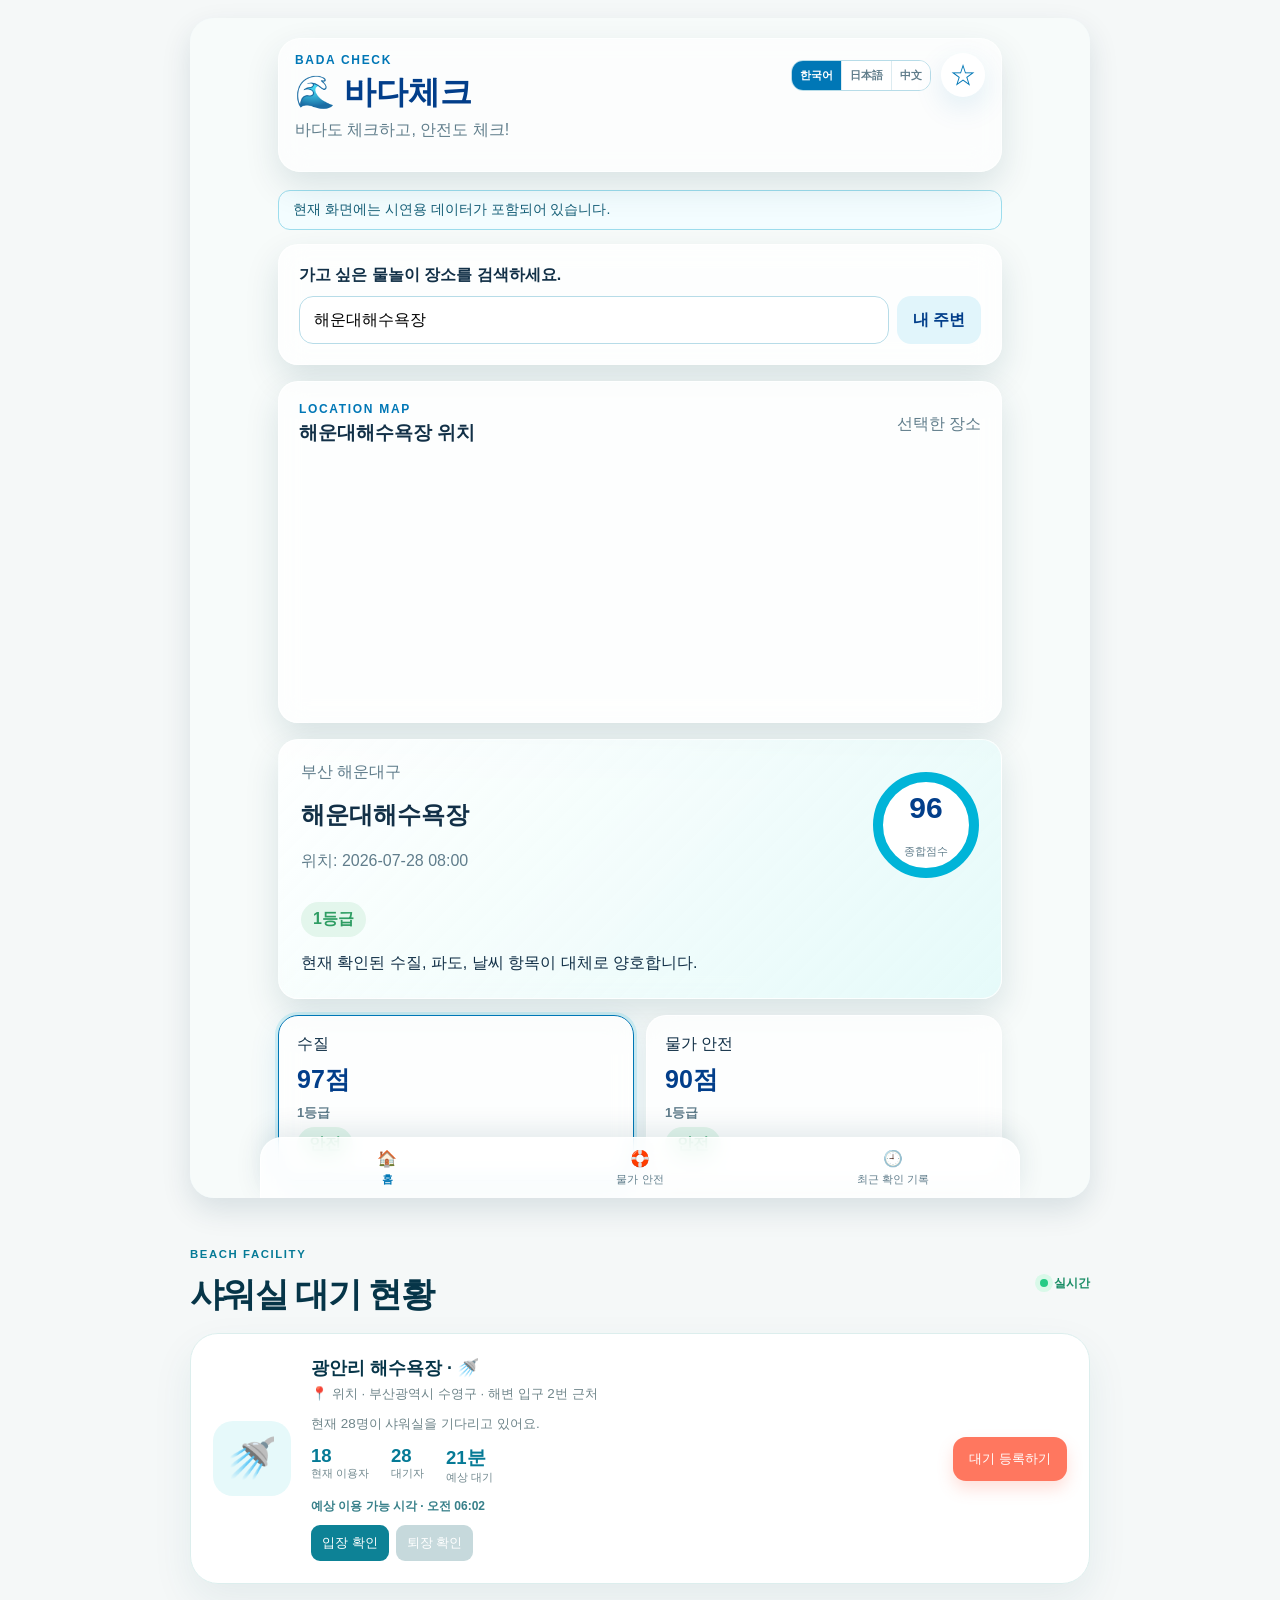
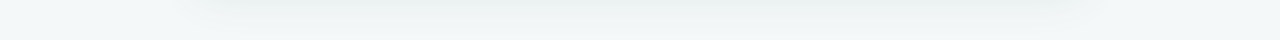
==== commit 9cdb5efd: "Remove overlapping outer header and background" ====
--- a/ocean-safety/index.html
+++ b/ocean-safety/index.html
@@ -183,5 +183,5 @@
       #waterDialog #waterAdvice { border-top: 1px solid #e4eeee; line-height: 1.65; margin: 0; padding-top: 18px; }
       @media (max-width: 480px) { #waterDialog { padding: 24px 20px 26px; } }
     </style>
-  <style>.search-map-card{background:#fff;border:1px solid #dbeceb;border-radius:18px;margin-top:14px;overflow:hidden;text-align:left}.search-map-card>div{padding:14px 16px 8px}.search-map-card .eyebrow{margin:0 0 5px}.search-map-card h3{color:#173f49;font-size:.95rem;margin:0}.search-map-card p:last-child{color:#668087;font-size:.75rem;margin:6px 0}.search-map-card iframe{border:0;display:block;height:190px;width:100%}.safety-explorer{margin:24px 0}.safety-category-grid{display:grid;grid-template-columns:repeat(4,1fr);gap:9px}.safety-category{background:#fff;border:1px solid #dceceb;border-radius:15px;color:#173f49;cursor:pointer;padding:12px 8px;text-align:left}.safety-category.active{border-color:#46aabd;box-shadow:0 8px 18px #0b71831c}.safety-category span{color:#607b81;display:block;font-size:.68rem;font-weight:700}.safety-category b{display:block;font-family:Outfit,sans-serif;font-size:1.45rem;margin:6px 0 2px}.safety-category em{font-size:.68rem;font-style:normal;font-weight:800}.safe{color:#198754}.normal{color:#b87c00}.unsafe{color:#ed7a22}.danger{color:#d74b45}.critical{color:#a62929}.safety-detail-card{align-items:center;background:#fff;border:1px solid #dceceb;border-radius:16px;display:flex;gap:18px;margin-top:10px;padding:15px}.safety-detail-card p{color:#607b81;font-size:.8rem;line-height:1.55;margin:0}.safety-detail-card strong{font-family:Outfit,sans-serif;font-size:1.9rem}.safety-detail-card small{color:#607b81}.safety-detail-card span{display:block;font-size:.74rem;font-weight:800}@media(max-width:580px){.safety-category-grid{grid-template-columns:repeat(2,1fr)}.safety-detail-card{align-items:flex-start;flex-direction:column;gap:6px}.search-map-card iframe{height:170px}}</style><script>(()=>{const L={gwangalli:[35.1532,129.1187],haeundae:[35.1587,129.1604],songjeong:[35.1785,129.1992],dadaepo:[35.046,128.9654],songdo:[35.0753,129.0168]};let active='water';const label={water:'수질',marine:'물가 안전',weather:'날씨',data:'데이터 완성도'};const desc={water:'pH, 탁도, 용존산소 등 수질 측정값을 반영합니다.',marine:'파도와 이안류·물살 위험도를 반영합니다.',weather:'날씨와 바람 상태를 반영합니다.',data:'입력된 안전정보의 최신성과 완성도를 보여줍니다.'};const scores=b=>({water:qualityScore[b.key]||b.score,marine:b.waves==='high'?42:b.waves==='medium'?72:91,weather:b.weather==='windy'?48:b.weather==='overcast'?70:b.weather==='cloudy'?82:94,data:92});const grade=x=>x>=90?['1등급 안전','safe']:x>=75?['2등급 안전','safe']:x>=60?['3등급 보통','normal']:x>=45?['4등급 불안전','unsafe']:x>=30?['4등급 위험','danger']:['5등급 매우 위험','critical'];function draw(){const b=selected,sc=scores(b),p=L[b.key],name=beachText(b)[0],region=beachText(b)[1],d=.012,box=(p[1]-d)+','+(p[0]-d)+','+(p[1]+d)+','+(p[0]+d);document.getElementById('searchMapTitle').textContent=name+' 위치';document.getElementById('searchMapAddress').textContent='📍 '+region;document.getElementById('searchMap').src='https://www.openstreetmap.org/export/embed.html?bbox='+box+'&layer=mapnik&marker='+p[0]+'%2C'+p[1];document.getElementById('safetyCategoryGrid').innerHTML=Object.keys(label).map(k=>{const g=grade(sc[k]);return '<button class="safety-category '+(k===active?'active':'')+'" data-safety="'+k+'"><span>'+label[k]+'</span><b>'+sc[k]+'점</b><em class="'+g[1]+'">'+g[0]+'</em></button>';}).join('');const g=grade(sc[active]);document.getElementById('safetyDetailTitle').textContent=label[active]+' 세부 안전 점수';document.getElementById('safetyDetailScore').textContent=sc[active];document.getElementById('safetyDetailGrade').textContent=g[0];document.getElementById('safetyDetailGrade').className=g[1];document.getElementById('safetyDetailText').textContent=desc[active];}const old=renderDetail;renderDetail=()=>{old();draw();};document.getElementById('safetyCategoryGrid').onclick=e=>{const x=e.target.closest('[data-safety]');if(x){active=x.dataset.safety;draw();}};draw();})();</script><style>.hero,.detail,.safety-explorer{display:none!important}.own-app-section{margin:0 0 26px}.own-app-frame{background:#eefaff;border:0;border-radius:24px;box-shadow:0 18px 45px rgba(3,53,72,.18);display:block;height:1180px;width:100%}@media(max-width:600px){.own-app-frame{border-radius:18px;height:1260px}}</style></body>
+  <style>.search-map-card{background:#fff;border:1px solid #dbeceb;border-radius:18px;margin-top:14px;overflow:hidden;text-align:left}.search-map-card>div{padding:14px 16px 8px}.search-map-card .eyebrow{margin:0 0 5px}.search-map-card h3{color:#173f49;font-size:.95rem;margin:0}.search-map-card p:last-child{color:#668087;font-size:.75rem;margin:6px 0}.search-map-card iframe{border:0;display:block;height:190px;width:100%}.safety-explorer{margin:24px 0}.safety-category-grid{display:grid;grid-template-columns:repeat(4,1fr);gap:9px}.safety-category{background:#fff;border:1px solid #dceceb;border-radius:15px;color:#173f49;cursor:pointer;padding:12px 8px;text-align:left}.safety-category.active{border-color:#46aabd;box-shadow:0 8px 18px #0b71831c}.safety-category span{color:#607b81;display:block;font-size:.68rem;font-weight:700}.safety-category b{display:block;font-family:Outfit,sans-serif;font-size:1.45rem;margin:6px 0 2px}.safety-category em{font-size:.68rem;font-style:normal;font-weight:800}.safe{color:#198754}.normal{color:#b87c00}.unsafe{color:#ed7a22}.danger{color:#d74b45}.critical{color:#a62929}.safety-detail-card{align-items:center;background:#fff;border:1px solid #dceceb;border-radius:16px;display:flex;gap:18px;margin-top:10px;padding:15px}.safety-detail-card p{color:#607b81;font-size:.8rem;line-height:1.55;margin:0}.safety-detail-card strong{font-family:Outfit,sans-serif;font-size:1.9rem}.safety-detail-card small{color:#607b81}.safety-detail-card span{display:block;font-size:.74rem;font-weight:800}@media(max-width:580px){.safety-category-grid{grid-template-columns:repeat(2,1fr)}.safety-detail-card{align-items:flex-start;flex-direction:column;gap:6px}.search-map-card iframe{height:170px}}</style><script>(()=>{const L={gwangalli:[35.1532,129.1187],haeundae:[35.1587,129.1604],songjeong:[35.1785,129.1992],dadaepo:[35.046,128.9654],songdo:[35.0753,129.0168]};let active='water';const label={water:'수질',marine:'물가 안전',weather:'날씨',data:'데이터 완성도'};const desc={water:'pH, 탁도, 용존산소 등 수질 측정값을 반영합니다.',marine:'파도와 이안류·물살 위험도를 반영합니다.',weather:'날씨와 바람 상태를 반영합니다.',data:'입력된 안전정보의 최신성과 완성도를 보여줍니다.'};const scores=b=>({water:qualityScore[b.key]||b.score,marine:b.waves==='high'?42:b.waves==='medium'?72:91,weather:b.weather==='windy'?48:b.weather==='overcast'?70:b.weather==='cloudy'?82:94,data:92});const grade=x=>x>=90?['1등급 안전','safe']:x>=75?['2등급 안전','safe']:x>=60?['3등급 보통','normal']:x>=45?['4등급 불안전','unsafe']:x>=30?['4등급 위험','danger']:['5등급 매우 위험','critical'];function draw(){const b=selected,sc=scores(b),p=L[b.key],name=beachText(b)[0],region=beachText(b)[1],d=.012,box=(p[1]-d)+','+(p[0]-d)+','+(p[1]+d)+','+(p[0]+d);document.getElementById('searchMapTitle').textContent=name+' 위치';document.getElementById('searchMapAddress').textContent='📍 '+region;document.getElementById('searchMap').src='https://www.openstreetmap.org/export/embed.html?bbox='+box+'&layer=mapnik&marker='+p[0]+'%2C'+p[1];document.getElementById('safetyCategoryGrid').innerHTML=Object.keys(label).map(k=>{const g=grade(sc[k]);return '<button class="safety-category '+(k===active?'active':'')+'" data-safety="'+k+'"><span>'+label[k]+'</span><b>'+sc[k]+'점</b><em class="'+g[1]+'">'+g[0]+'</em></button>';}).join('');const g=grade(sc[active]);document.getElementById('safetyDetailTitle').textContent=label[active]+' 세부 안전 점수';document.getElementById('safetyDetailScore').textContent=sc[active];document.getElementById('safetyDetailGrade').textContent=g[0];document.getElementById('safetyDetailGrade').className=g[1];document.getElementById('safetyDetailText').textContent=desc[active];}const old=renderDetail;renderDetail=()=>{old();draw();};document.getElementById('safetyCategoryGrid').onclick=e=>{const x=e.target.closest('[data-safety]');if(x){active=x.dataset.safety;draw();}};draw();})();</script><style>.hero,.detail,.safety-explorer{display:none!important}.own-app-section{margin:0 0 26px}.own-app-frame{background:#eefaff;border:0;border-radius:24px;box-shadow:0 18px 45px rgba(3,53,72,.18);display:block;height:1180px;width:100%}@media(max-width:600px){.own-app-frame{border-radius:18px;height:1260px}}</style><style>/* 바깥 동료 화면 장식 제거: 안쪽 바다 체크와 메뉴가 겹치지 않게 함 */body{background:#f5f8f8!important}body>.sun,body>.wave,.app-shell>header,.app-shell>.note{display:none!important}.app-shell{max-width:900px;padding-top:18px}.own-app-section{margin-top:0}.own-app-frame{box-shadow:0 12px 30px rgba(3,53,72,.12)}</style></body>
 </html>
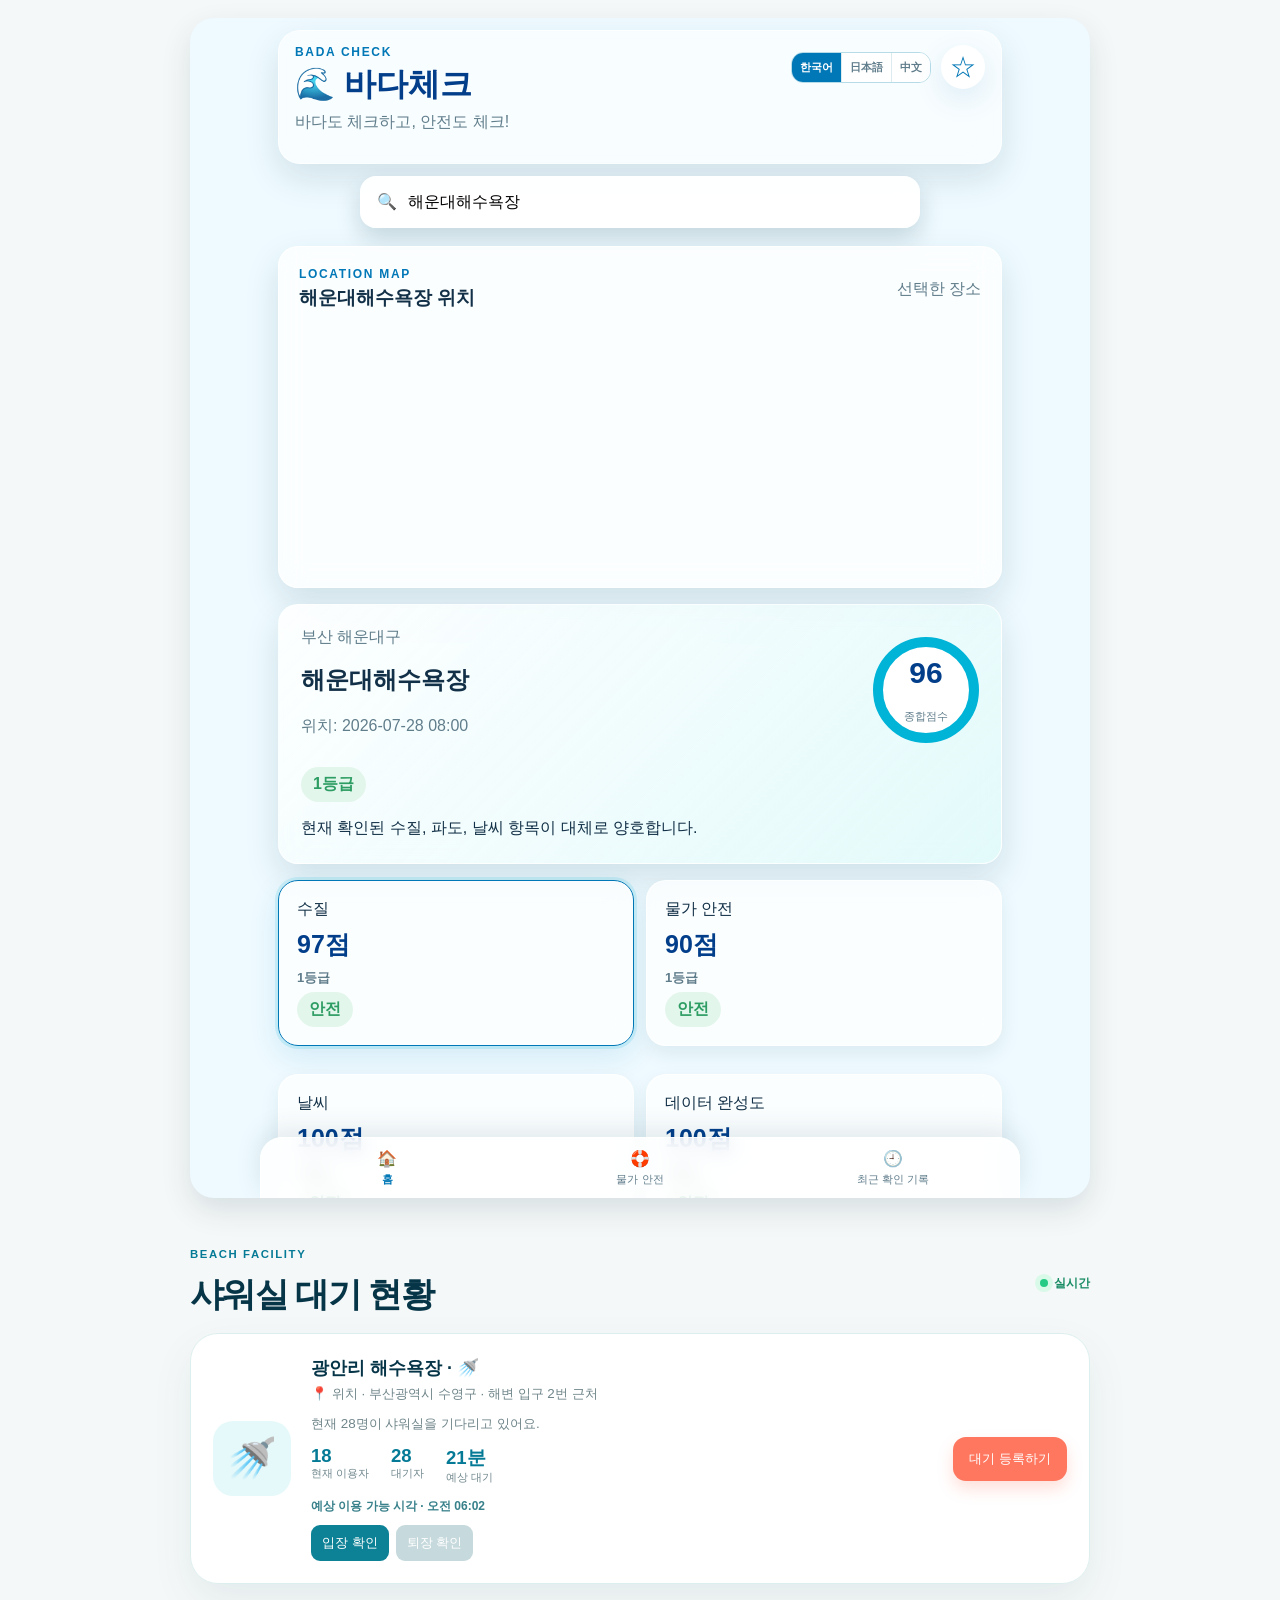
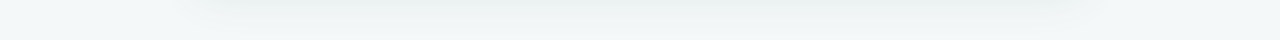
==== commit 465a4e9f: "Change full page background with selected location" ====
--- a/ocean-safety/index.html
+++ b/ocean-safety/index.html
@@ -86,7 +86,7 @@
         </div>
       </section><section class="safety-explorer"><div class="section-heading"><div><p class="eyebrow">SAFETY ANALYSIS</p><h2>물놀이 안전 분석</h2></div><span class="live"><i></i><span>선택 장소 기준</span></span></div><div id="safetyCategoryGrid" class="safety-category-grid"></div><article class="safety-detail-card"><div><p id="safetyDetailTitle"></p><strong id="safetyDetailScore"></strong><small>/100</small><span id="safetyDetailGrade"></span></div><p id="safetyDetailText"></p></article></section>
 
-      <section class="own-app-section"><iframe class="own-app-frame" src="../?embedded=1" title="바다 체크 안전 검색과 지도"></iframe></section><section class="shower-section">
+      <section class="own-app-section"><iframe class="own-app-frame" src="../?embedded=20260729-15" title="바다 체크 안전 검색과 지도"></iframe></section><section class="shower-section">
         <div class="section-heading"><div><p class="eyebrow" data-i18n="facility">BEACH FACILITY</p><h2 data-i18n="showerTitle">샤워실 대기 현황</h2></div><span class="live"><i></i><span data-i18n="live">실시간</span></span></div>
         <div class="shower-card">
           <div class="shower-icon">🚿</div>
@@ -183,5 +183,5 @@
       #waterDialog #waterAdvice { border-top: 1px solid #e4eeee; line-height: 1.65; margin: 0; padding-top: 18px; }
       @media (max-width: 480px) { #waterDialog { padding: 24px 20px 26px; } }
     </style>
-  <style>.search-map-card{background:#fff;border:1px solid #dbeceb;border-radius:18px;margin-top:14px;overflow:hidden;text-align:left}.search-map-card>div{padding:14px 16px 8px}.search-map-card .eyebrow{margin:0 0 5px}.search-map-card h3{color:#173f49;font-size:.95rem;margin:0}.search-map-card p:last-child{color:#668087;font-size:.75rem;margin:6px 0}.search-map-card iframe{border:0;display:block;height:190px;width:100%}.safety-explorer{margin:24px 0}.safety-category-grid{display:grid;grid-template-columns:repeat(4,1fr);gap:9px}.safety-category{background:#fff;border:1px solid #dceceb;border-radius:15px;color:#173f49;cursor:pointer;padding:12px 8px;text-align:left}.safety-category.active{border-color:#46aabd;box-shadow:0 8px 18px #0b71831c}.safety-category span{color:#607b81;display:block;font-size:.68rem;font-weight:700}.safety-category b{display:block;font-family:Outfit,sans-serif;font-size:1.45rem;margin:6px 0 2px}.safety-category em{font-size:.68rem;font-style:normal;font-weight:800}.safe{color:#198754}.normal{color:#b87c00}.unsafe{color:#ed7a22}.danger{color:#d74b45}.critical{color:#a62929}.safety-detail-card{align-items:center;background:#fff;border:1px solid #dceceb;border-radius:16px;display:flex;gap:18px;margin-top:10px;padding:15px}.safety-detail-card p{color:#607b81;font-size:.8rem;line-height:1.55;margin:0}.safety-detail-card strong{font-family:Outfit,sans-serif;font-size:1.9rem}.safety-detail-card small{color:#607b81}.safety-detail-card span{display:block;font-size:.74rem;font-weight:800}@media(max-width:580px){.safety-category-grid{grid-template-columns:repeat(2,1fr)}.safety-detail-card{align-items:flex-start;flex-direction:column;gap:6px}.search-map-card iframe{height:170px}}</style><script>(()=>{const L={gwangalli:[35.1532,129.1187],haeundae:[35.1587,129.1604],songjeong:[35.1785,129.1992],dadaepo:[35.046,128.9654],songdo:[35.0753,129.0168]};let active='water';const label={water:'수질',marine:'물가 안전',weather:'날씨',data:'데이터 완성도'};const desc={water:'pH, 탁도, 용존산소 등 수질 측정값을 반영합니다.',marine:'파도와 이안류·물살 위험도를 반영합니다.',weather:'날씨와 바람 상태를 반영합니다.',data:'입력된 안전정보의 최신성과 완성도를 보여줍니다.'};const scores=b=>({water:qualityScore[b.key]||b.score,marine:b.waves==='high'?42:b.waves==='medium'?72:91,weather:b.weather==='windy'?48:b.weather==='overcast'?70:b.weather==='cloudy'?82:94,data:92});const grade=x=>x>=90?['1등급 안전','safe']:x>=75?['2등급 안전','safe']:x>=60?['3등급 보통','normal']:x>=45?['4등급 불안전','unsafe']:x>=30?['4등급 위험','danger']:['5등급 매우 위험','critical'];function draw(){const b=selected,sc=scores(b),p=L[b.key],name=beachText(b)[0],region=beachText(b)[1],d=.012,box=(p[1]-d)+','+(p[0]-d)+','+(p[1]+d)+','+(p[0]+d);document.getElementById('searchMapTitle').textContent=name+' 위치';document.getElementById('searchMapAddress').textContent='📍 '+region;document.getElementById('searchMap').src='https://www.openstreetmap.org/export/embed.html?bbox='+box+'&layer=mapnik&marker='+p[0]+'%2C'+p[1];document.getElementById('safetyCategoryGrid').innerHTML=Object.keys(label).map(k=>{const g=grade(sc[k]);return '<button class="safety-category '+(k===active?'active':'')+'" data-safety="'+k+'"><span>'+label[k]+'</span><b>'+sc[k]+'점</b><em class="'+g[1]+'">'+g[0]+'</em></button>';}).join('');const g=grade(sc[active]);document.getElementById('safetyDetailTitle').textContent=label[active]+' 세부 안전 점수';document.getElementById('safetyDetailScore').textContent=sc[active];document.getElementById('safetyDetailGrade').textContent=g[0];document.getElementById('safetyDetailGrade').className=g[1];document.getElementById('safetyDetailText').textContent=desc[active];}const old=renderDetail;renderDetail=()=>{old();draw();};document.getElementById('safetyCategoryGrid').onclick=e=>{const x=e.target.closest('[data-safety]');if(x){active=x.dataset.safety;draw();}};draw();})();</script><style>.hero,.detail,.safety-explorer{display:none!important}.own-app-section{margin:0 0 26px}.own-app-frame{background:#eefaff;border:0;border-radius:24px;box-shadow:0 18px 45px rgba(3,53,72,.18);display:block;height:1180px;width:100%}@media(max-width:600px){.own-app-frame{border-radius:18px;height:1260px}}</style><style>/* 바깥 동료 화면 장식 제거: 안쪽 바다 체크와 메뉴가 겹치지 않게 함 */body{background:#f5f8f8!important}body>.sun,body>.wave,.app-shell>header,.app-shell>.note{display:none!important}.app-shell{max-width:900px;padding-top:18px}.own-app-section{margin-top:0}.own-app-frame{box-shadow:0 12px 30px rgba(3,53,72,.12)}</style></body>
+  <style>.search-map-card{background:#fff;border:1px solid #dbeceb;border-radius:18px;margin-top:14px;overflow:hidden;text-align:left}.search-map-card>div{padding:14px 16px 8px}.search-map-card .eyebrow{margin:0 0 5px}.search-map-card h3{color:#173f49;font-size:.95rem;margin:0}.search-map-card p:last-child{color:#668087;font-size:.75rem;margin:6px 0}.search-map-card iframe{border:0;display:block;height:190px;width:100%}.safety-explorer{margin:24px 0}.safety-category-grid{display:grid;grid-template-columns:repeat(4,1fr);gap:9px}.safety-category{background:#fff;border:1px solid #dceceb;border-radius:15px;color:#173f49;cursor:pointer;padding:12px 8px;text-align:left}.safety-category.active{border-color:#46aabd;box-shadow:0 8px 18px #0b71831c}.safety-category span{color:#607b81;display:block;font-size:.68rem;font-weight:700}.safety-category b{display:block;font-family:Outfit,sans-serif;font-size:1.45rem;margin:6px 0 2px}.safety-category em{font-size:.68rem;font-style:normal;font-weight:800}.safe{color:#198754}.normal{color:#b87c00}.unsafe{color:#ed7a22}.danger{color:#d74b45}.critical{color:#a62929}.safety-detail-card{align-items:center;background:#fff;border:1px solid #dceceb;border-radius:16px;display:flex;gap:18px;margin-top:10px;padding:15px}.safety-detail-card p{color:#607b81;font-size:.8rem;line-height:1.55;margin:0}.safety-detail-card strong{font-family:Outfit,sans-serif;font-size:1.9rem}.safety-detail-card small{color:#607b81}.safety-detail-card span{display:block;font-size:.74rem;font-weight:800}@media(max-width:580px){.safety-category-grid{grid-template-columns:repeat(2,1fr)}.safety-detail-card{align-items:flex-start;flex-direction:column;gap:6px}.search-map-card iframe{height:170px}}</style><script>(()=>{const L={gwangalli:[35.1532,129.1187],haeundae:[35.1587,129.1604],songjeong:[35.1785,129.1992],dadaepo:[35.046,128.9654],songdo:[35.0753,129.0168]};let active='water';const label={water:'수질',marine:'물가 안전',weather:'날씨',data:'데이터 완성도'};const desc={water:'pH, 탁도, 용존산소 등 수질 측정값을 반영합니다.',marine:'파도와 이안류·물살 위험도를 반영합니다.',weather:'날씨와 바람 상태를 반영합니다.',data:'입력된 안전정보의 최신성과 완성도를 보여줍니다.'};const scores=b=>({water:qualityScore[b.key]||b.score,marine:b.waves==='high'?42:b.waves==='medium'?72:91,weather:b.weather==='windy'?48:b.weather==='overcast'?70:b.weather==='cloudy'?82:94,data:92});const grade=x=>x>=90?['1등급 안전','safe']:x>=75?['2등급 안전','safe']:x>=60?['3등급 보통','normal']:x>=45?['4등급 불안전','unsafe']:x>=30?['4등급 위험','danger']:['5등급 매우 위험','critical'];function draw(){const b=selected,sc=scores(b),p=L[b.key],name=beachText(b)[0],region=beachText(b)[1],d=.012,box=(p[1]-d)+','+(p[0]-d)+','+(p[1]+d)+','+(p[0]+d);document.getElementById('searchMapTitle').textContent=name+' 위치';document.getElementById('searchMapAddress').textContent='📍 '+region;document.getElementById('searchMap').src='https://www.openstreetmap.org/export/embed.html?bbox='+box+'&layer=mapnik&marker='+p[0]+'%2C'+p[1];document.getElementById('safetyCategoryGrid').innerHTML=Object.keys(label).map(k=>{const g=grade(sc[k]);return '<button class="safety-category '+(k===active?'active':'')+'" data-safety="'+k+'"><span>'+label[k]+'</span><b>'+sc[k]+'점</b><em class="'+g[1]+'">'+g[0]+'</em></button>';}).join('');const g=grade(sc[active]);document.getElementById('safetyDetailTitle').textContent=label[active]+' 세부 안전 점수';document.getElementById('safetyDetailScore').textContent=sc[active];document.getElementById('safetyDetailGrade').textContent=g[0];document.getElementById('safetyDetailGrade').className=g[1];document.getElementById('safetyDetailText').textContent=desc[active];}const old=renderDetail;renderDetail=()=>{old();draw();};document.getElementById('safetyCategoryGrid').onclick=e=>{const x=e.target.closest('[data-safety]');if(x){active=x.dataset.safety;draw();}};draw();})();</script><style>.hero,.detail,.safety-explorer{display:none!important}.own-app-section{margin:0 0 26px}.own-app-frame{background:#eefaff;border:0;border-radius:24px;box-shadow:0 18px 45px rgba(3,53,72,.18);display:block;height:1180px;width:100%}@media(max-width:600px){.own-app-frame{border-radius:18px;height:1260px}}</style><style>/* 바깥 동료 화면 장식 제거: 안쪽 바다 체크와 메뉴가 겹치지 않게 함 */body{background:#f5f8f8!important}body>.sun,body>.wave,.app-shell>header,.app-shell>.note{display:none!important}.app-shell{max-width:900px;padding-top:18px}.own-app-section{margin-top:0}.own-app-frame{box-shadow:0 12px 30px rgba(3,53,72,.12)}</style><style>body[data-beach="jangsan-valley"],body[data-beach="unsusa-valley"],body[data-beach="daecheon-aegiso"]{background:linear-gradient(180deg,rgba(20,60,40,.18),rgba(238,250,244,.84)),url("https://images.unsplash.com/photo-1439853949127-fa647821eba0?auto=format&fit=crop&w=1600&q=80") center/cover fixed!important}body[data-beach="nakdong-hwamyeong"],body[data-beach="nakdong-samnak"],body[data-beach="suyeong-river"],body[data-beach="oncheoncheon"],body[data-beach="seokdaecheon"],body[data-beach="daecheon-stream"],body[data-beach="jwagwangcheon"],body[data-beach="samnakcheon"],body[data-beach="chuncheon"],body[data-beach="dongcheon"],body[data-beach="hoedong-reservoir"]{background:linear-gradient(180deg,rgba(10,50,60,.18),rgba(238,249,249,.84)),url("https://images.unsplash.com/photo-1432405972618-c60b0225b8f9?auto=format&fit=crop&w=1600&q=80") center/cover fixed!important}</style><script>window.addEventListener('message',e=>{if(e.data&&e.data.type==='bada-check-place')document.body.dataset.beach=e.data.id;});</script></body>
 </html>
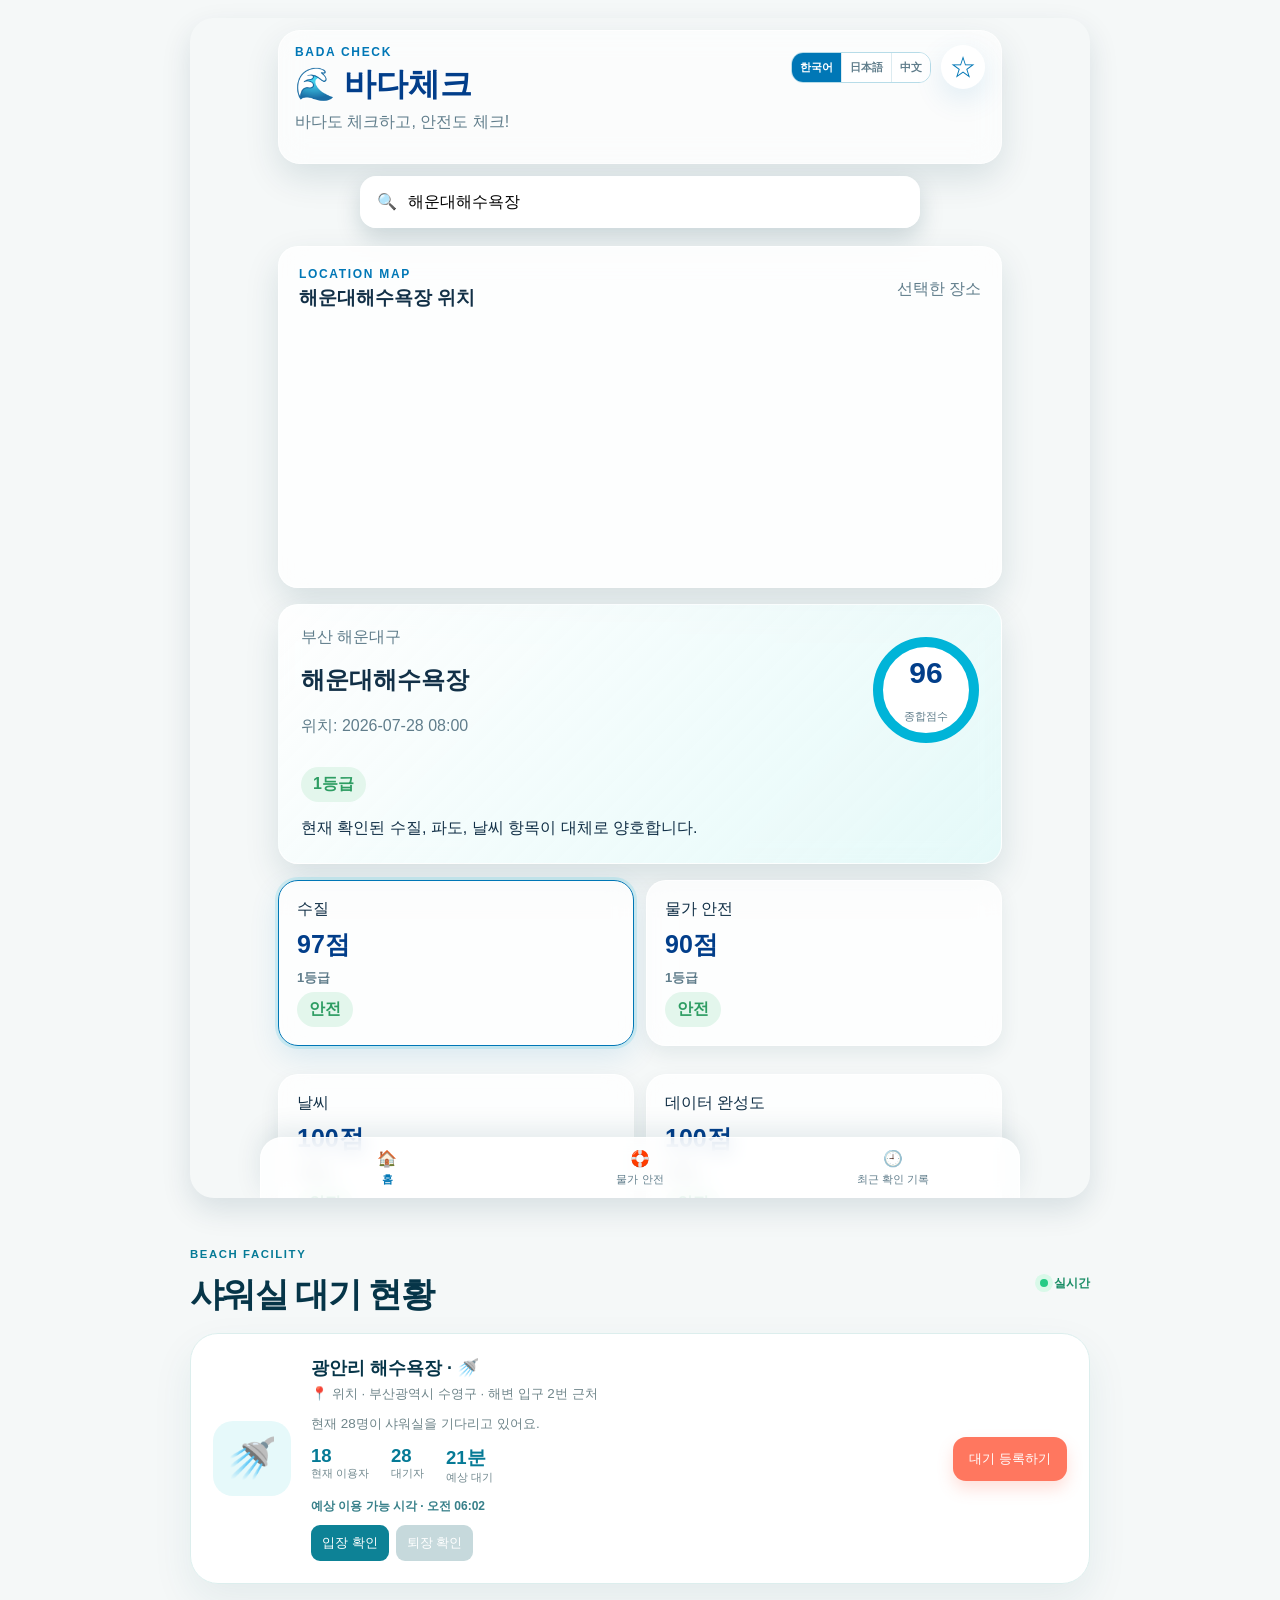
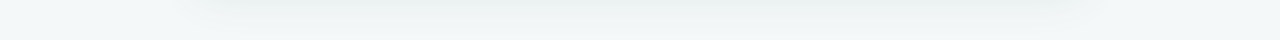
==== commit 283c3787: "Show selected background behind integrated app" ====
--- a/ocean-safety/index.html
+++ b/ocean-safety/index.html
@@ -183,5 +183,5 @@
       #waterDialog #waterAdvice { border-top: 1px solid #e4eeee; line-height: 1.65; margin: 0; padding-top: 18px; }
       @media (max-width: 480px) { #waterDialog { padding: 24px 20px 26px; } }
     </style>
-  <style>.search-map-card{background:#fff;border:1px solid #dbeceb;border-radius:18px;margin-top:14px;overflow:hidden;text-align:left}.search-map-card>div{padding:14px 16px 8px}.search-map-card .eyebrow{margin:0 0 5px}.search-map-card h3{color:#173f49;font-size:.95rem;margin:0}.search-map-card p:last-child{color:#668087;font-size:.75rem;margin:6px 0}.search-map-card iframe{border:0;display:block;height:190px;width:100%}.safety-explorer{margin:24px 0}.safety-category-grid{display:grid;grid-template-columns:repeat(4,1fr);gap:9px}.safety-category{background:#fff;border:1px solid #dceceb;border-radius:15px;color:#173f49;cursor:pointer;padding:12px 8px;text-align:left}.safety-category.active{border-color:#46aabd;box-shadow:0 8px 18px #0b71831c}.safety-category span{color:#607b81;display:block;font-size:.68rem;font-weight:700}.safety-category b{display:block;font-family:Outfit,sans-serif;font-size:1.45rem;margin:6px 0 2px}.safety-category em{font-size:.68rem;font-style:normal;font-weight:800}.safe{color:#198754}.normal{color:#b87c00}.unsafe{color:#ed7a22}.danger{color:#d74b45}.critical{color:#a62929}.safety-detail-card{align-items:center;background:#fff;border:1px solid #dceceb;border-radius:16px;display:flex;gap:18px;margin-top:10px;padding:15px}.safety-detail-card p{color:#607b81;font-size:.8rem;line-height:1.55;margin:0}.safety-detail-card strong{font-family:Outfit,sans-serif;font-size:1.9rem}.safety-detail-card small{color:#607b81}.safety-detail-card span{display:block;font-size:.74rem;font-weight:800}@media(max-width:580px){.safety-category-grid{grid-template-columns:repeat(2,1fr)}.safety-detail-card{align-items:flex-start;flex-direction:column;gap:6px}.search-map-card iframe{height:170px}}</style><script>(()=>{const L={gwangalli:[35.1532,129.1187],haeundae:[35.1587,129.1604],songjeong:[35.1785,129.1992],dadaepo:[35.046,128.9654],songdo:[35.0753,129.0168]};let active='water';const label={water:'수질',marine:'물가 안전',weather:'날씨',data:'데이터 완성도'};const desc={water:'pH, 탁도, 용존산소 등 수질 측정값을 반영합니다.',marine:'파도와 이안류·물살 위험도를 반영합니다.',weather:'날씨와 바람 상태를 반영합니다.',data:'입력된 안전정보의 최신성과 완성도를 보여줍니다.'};const scores=b=>({water:qualityScore[b.key]||b.score,marine:b.waves==='high'?42:b.waves==='medium'?72:91,weather:b.weather==='windy'?48:b.weather==='overcast'?70:b.weather==='cloudy'?82:94,data:92});const grade=x=>x>=90?['1등급 안전','safe']:x>=75?['2등급 안전','safe']:x>=60?['3등급 보통','normal']:x>=45?['4등급 불안전','unsafe']:x>=30?['4등급 위험','danger']:['5등급 매우 위험','critical'];function draw(){const b=selected,sc=scores(b),p=L[b.key],name=beachText(b)[0],region=beachText(b)[1],d=.012,box=(p[1]-d)+','+(p[0]-d)+','+(p[1]+d)+','+(p[0]+d);document.getElementById('searchMapTitle').textContent=name+' 위치';document.getElementById('searchMapAddress').textContent='📍 '+region;document.getElementById('searchMap').src='https://www.openstreetmap.org/export/embed.html?bbox='+box+'&layer=mapnik&marker='+p[0]+'%2C'+p[1];document.getElementById('safetyCategoryGrid').innerHTML=Object.keys(label).map(k=>{const g=grade(sc[k]);return '<button class="safety-category '+(k===active?'active':'')+'" data-safety="'+k+'"><span>'+label[k]+'</span><b>'+sc[k]+'점</b><em class="'+g[1]+'">'+g[0]+'</em></button>';}).join('');const g=grade(sc[active]);document.getElementById('safetyDetailTitle').textContent=label[active]+' 세부 안전 점수';document.getElementById('safetyDetailScore').textContent=sc[active];document.getElementById('safetyDetailGrade').textContent=g[0];document.getElementById('safetyDetailGrade').className=g[1];document.getElementById('safetyDetailText').textContent=desc[active];}const old=renderDetail;renderDetail=()=>{old();draw();};document.getElementById('safetyCategoryGrid').onclick=e=>{const x=e.target.closest('[data-safety]');if(x){active=x.dataset.safety;draw();}};draw();})();</script><style>.hero,.detail,.safety-explorer{display:none!important}.own-app-section{margin:0 0 26px}.own-app-frame{background:#eefaff;border:0;border-radius:24px;box-shadow:0 18px 45px rgba(3,53,72,.18);display:block;height:1180px;width:100%}@media(max-width:600px){.own-app-frame{border-radius:18px;height:1260px}}</style><style>/* 바깥 동료 화면 장식 제거: 안쪽 바다 체크와 메뉴가 겹치지 않게 함 */body{background:#f5f8f8!important}body>.sun,body>.wave,.app-shell>header,.app-shell>.note{display:none!important}.app-shell{max-width:900px;padding-top:18px}.own-app-section{margin-top:0}.own-app-frame{box-shadow:0 12px 30px rgba(3,53,72,.12)}</style><style>body[data-beach="jangsan-valley"],body[data-beach="unsusa-valley"],body[data-beach="daecheon-aegiso"]{background:linear-gradient(180deg,rgba(20,60,40,.18),rgba(238,250,244,.84)),url("https://images.unsplash.com/photo-1439853949127-fa647821eba0?auto=format&fit=crop&w=1600&q=80") center/cover fixed!important}body[data-beach="nakdong-hwamyeong"],body[data-beach="nakdong-samnak"],body[data-beach="suyeong-river"],body[data-beach="oncheoncheon"],body[data-beach="seokdaecheon"],body[data-beach="daecheon-stream"],body[data-beach="jwagwangcheon"],body[data-beach="samnakcheon"],body[data-beach="chuncheon"],body[data-beach="dongcheon"],body[data-beach="hoedong-reservoir"]{background:linear-gradient(180deg,rgba(10,50,60,.18),rgba(238,249,249,.84)),url("https://images.unsplash.com/photo-1432405972618-c60b0225b8f9?auto=format&fit=crop&w=1600&q=80") center/cover fixed!important}</style><script>window.addEventListener('message',e=>{if(e.data&&e.data.type==='bada-check-place')document.body.dataset.beach=e.data.id;});</script></body>
+  <style>.search-map-card{background:#fff;border:1px solid #dbeceb;border-radius:18px;margin-top:14px;overflow:hidden;text-align:left}.search-map-card>div{padding:14px 16px 8px}.search-map-card .eyebrow{margin:0 0 5px}.search-map-card h3{color:#173f49;font-size:.95rem;margin:0}.search-map-card p:last-child{color:#668087;font-size:.75rem;margin:6px 0}.search-map-card iframe{border:0;display:block;height:190px;width:100%}.safety-explorer{margin:24px 0}.safety-category-grid{display:grid;grid-template-columns:repeat(4,1fr);gap:9px}.safety-category{background:#fff;border:1px solid #dceceb;border-radius:15px;color:#173f49;cursor:pointer;padding:12px 8px;text-align:left}.safety-category.active{border-color:#46aabd;box-shadow:0 8px 18px #0b71831c}.safety-category span{color:#607b81;display:block;font-size:.68rem;font-weight:700}.safety-category b{display:block;font-family:Outfit,sans-serif;font-size:1.45rem;margin:6px 0 2px}.safety-category em{font-size:.68rem;font-style:normal;font-weight:800}.safe{color:#198754}.normal{color:#b87c00}.unsafe{color:#ed7a22}.danger{color:#d74b45}.critical{color:#a62929}.safety-detail-card{align-items:center;background:#fff;border:1px solid #dceceb;border-radius:16px;display:flex;gap:18px;margin-top:10px;padding:15px}.safety-detail-card p{color:#607b81;font-size:.8rem;line-height:1.55;margin:0}.safety-detail-card strong{font-family:Outfit,sans-serif;font-size:1.9rem}.safety-detail-card small{color:#607b81}.safety-detail-card span{display:block;font-size:.74rem;font-weight:800}@media(max-width:580px){.safety-category-grid{grid-template-columns:repeat(2,1fr)}.safety-detail-card{align-items:flex-start;flex-direction:column;gap:6px}.search-map-card iframe{height:170px}}</style><script>(()=>{const L={gwangalli:[35.1532,129.1187],haeundae:[35.1587,129.1604],songjeong:[35.1785,129.1992],dadaepo:[35.046,128.9654],songdo:[35.0753,129.0168]};let active='water';const label={water:'수질',marine:'물가 안전',weather:'날씨',data:'데이터 완성도'};const desc={water:'pH, 탁도, 용존산소 등 수질 측정값을 반영합니다.',marine:'파도와 이안류·물살 위험도를 반영합니다.',weather:'날씨와 바람 상태를 반영합니다.',data:'입력된 안전정보의 최신성과 완성도를 보여줍니다.'};const scores=b=>({water:qualityScore[b.key]||b.score,marine:b.waves==='high'?42:b.waves==='medium'?72:91,weather:b.weather==='windy'?48:b.weather==='overcast'?70:b.weather==='cloudy'?82:94,data:92});const grade=x=>x>=90?['1등급 안전','safe']:x>=75?['2등급 안전','safe']:x>=60?['3등급 보통','normal']:x>=45?['4등급 불안전','unsafe']:x>=30?['4등급 위험','danger']:['5등급 매우 위험','critical'];function draw(){const b=selected,sc=scores(b),p=L[b.key],name=beachText(b)[0],region=beachText(b)[1],d=.012,box=(p[1]-d)+','+(p[0]-d)+','+(p[1]+d)+','+(p[0]+d);document.getElementById('searchMapTitle').textContent=name+' 위치';document.getElementById('searchMapAddress').textContent='📍 '+region;document.getElementById('searchMap').src='https://www.openstreetmap.org/export/embed.html?bbox='+box+'&layer=mapnik&marker='+p[0]+'%2C'+p[1];document.getElementById('safetyCategoryGrid').innerHTML=Object.keys(label).map(k=>{const g=grade(sc[k]);return '<button class="safety-category '+(k===active?'active':'')+'" data-safety="'+k+'"><span>'+label[k]+'</span><b>'+sc[k]+'점</b><em class="'+g[1]+'">'+g[0]+'</em></button>';}).join('');const g=grade(sc[active]);document.getElementById('safetyDetailTitle').textContent=label[active]+' 세부 안전 점수';document.getElementById('safetyDetailScore').textContent=sc[active];document.getElementById('safetyDetailGrade').textContent=g[0];document.getElementById('safetyDetailGrade').className=g[1];document.getElementById('safetyDetailText').textContent=desc[active];}const old=renderDetail;renderDetail=()=>{old();draw();};document.getElementById('safetyCategoryGrid').onclick=e=>{const x=e.target.closest('[data-safety]');if(x){active=x.dataset.safety;draw();}};draw();})();</script><style>.hero,.detail,.safety-explorer{display:none!important}.own-app-section{margin:0 0 26px}.own-app-frame{background:#eefaff;border:0;border-radius:24px;box-shadow:0 18px 45px rgba(3,53,72,.18);display:block;height:1180px;width:100%}@media(max-width:600px){.own-app-frame{border-radius:18px;height:1260px}}</style><style>/* 바깥 동료 화면 장식 제거: 안쪽 바다 체크와 메뉴가 겹치지 않게 함 */body{background:#f5f8f8!important}body>.sun,body>.wave,.app-shell>header,.app-shell>.note{display:none!important}.app-shell{max-width:900px;padding-top:18px}.own-app-section{margin-top:0}.own-app-frame{box-shadow:0 12px 30px rgba(3,53,72,.12)}</style><style>body[data-beach="jangsan-valley"],body[data-beach="unsusa-valley"],body[data-beach="daecheon-aegiso"]{background:linear-gradient(180deg,rgba(20,60,40,.18),rgba(238,250,244,.84)),url("https://images.unsplash.com/photo-1439853949127-fa647821eba0?auto=format&fit=crop&w=1600&q=80") center/cover fixed!important}body[data-beach="nakdong-hwamyeong"],body[data-beach="nakdong-samnak"],body[data-beach="suyeong-river"],body[data-beach="oncheoncheon"],body[data-beach="seokdaecheon"],body[data-beach="daecheon-stream"],body[data-beach="jwagwangcheon"],body[data-beach="samnakcheon"],body[data-beach="chuncheon"],body[data-beach="dongcheon"],body[data-beach="hoedong-reservoir"]{background:linear-gradient(180deg,rgba(10,50,60,.18),rgba(238,249,249,.84)),url("https://images.unsplash.com/photo-1432405972618-c60b0225b8f9?auto=format&fit=crop&w=1600&q=80") center/cover fixed!important}</style><script>window.addEventListener('message',e=>{if(e.data&&e.data.type==='bada-check-place')document.body.dataset.beach=e.data.id;});</script><style>.own-app-frame{background:transparent!important}</style></body>
 </html>
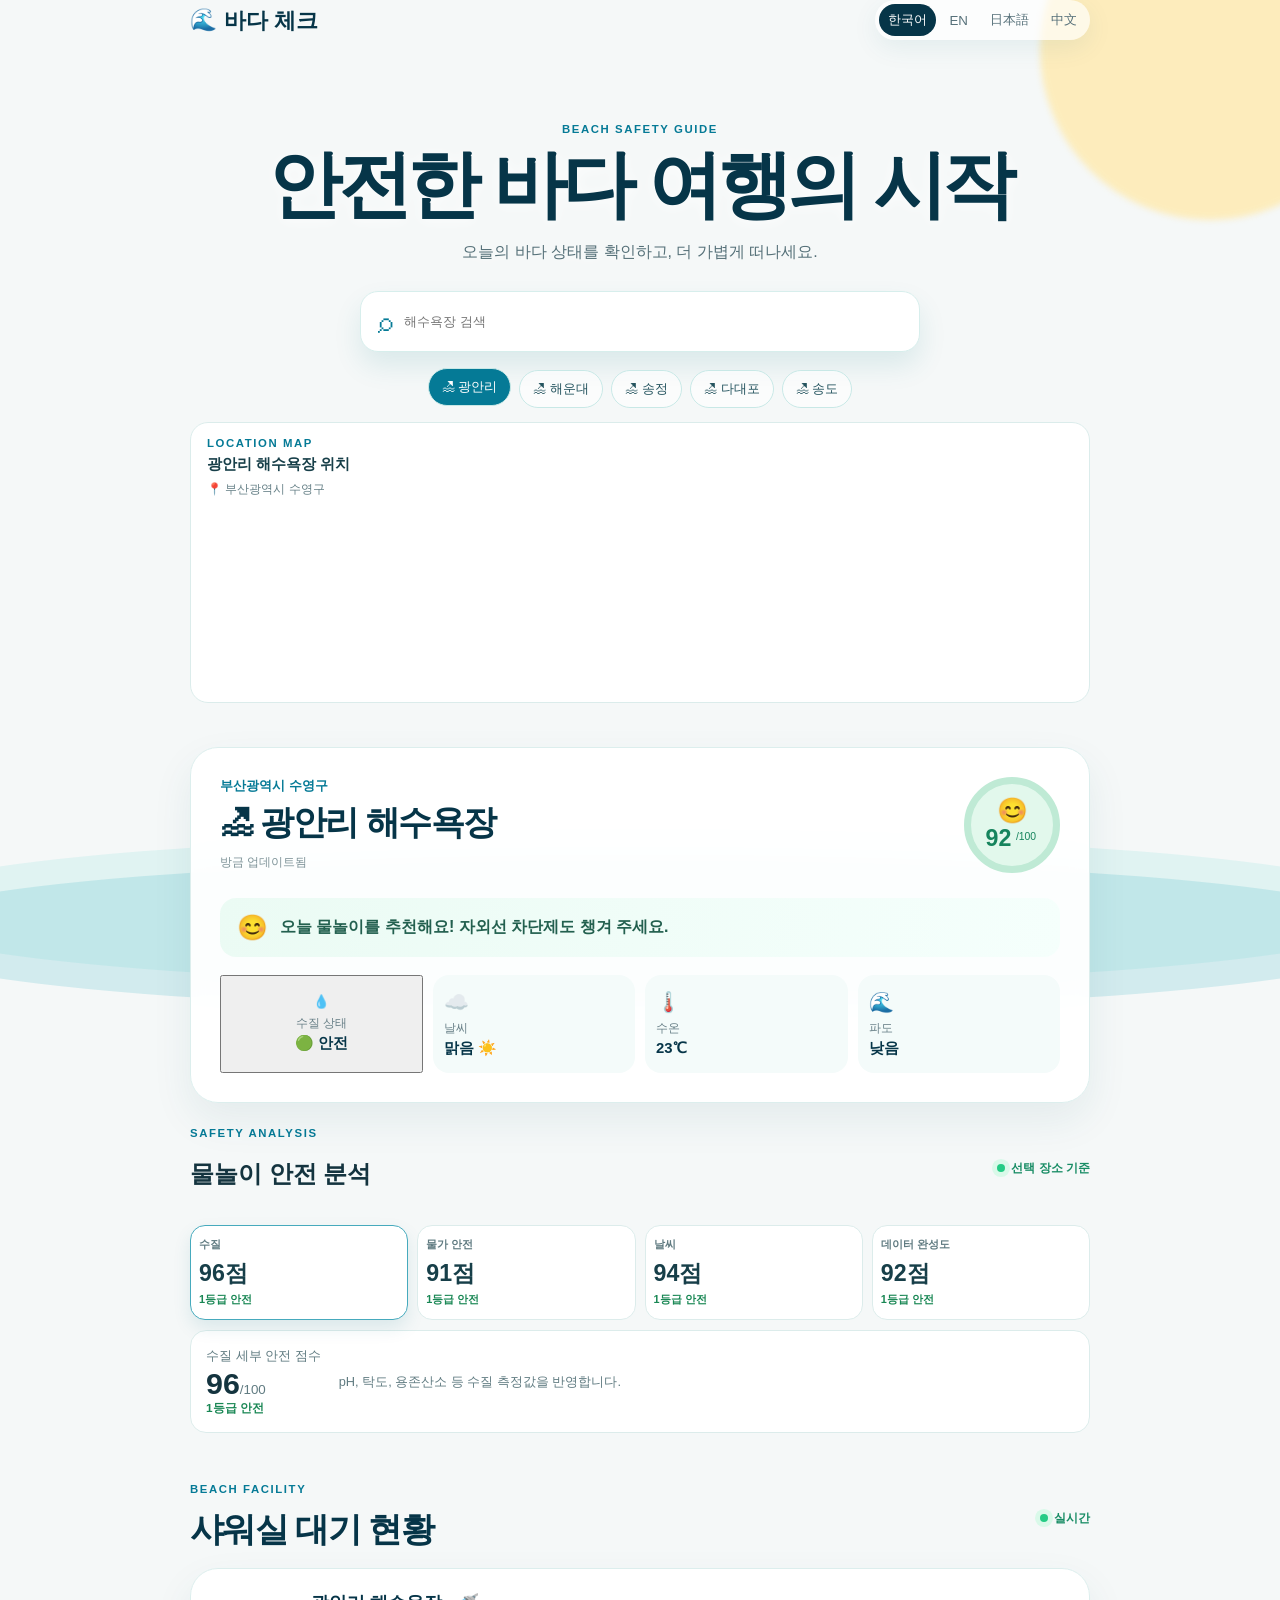
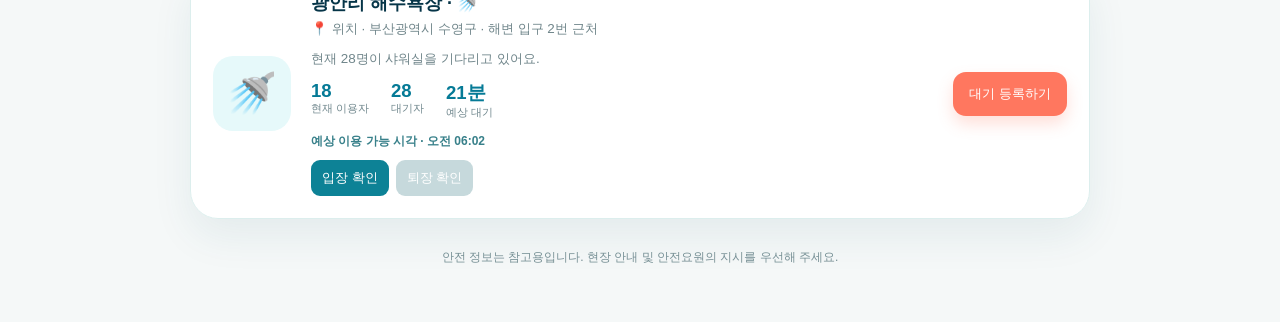
==== commit 8846d9f7: "Restore full-screen destination photo backgrounds" ====
--- a/ocean-safety/index.html
+++ b/ocean-safety/index.html
@@ -183,5 +183,5 @@
       #waterDialog #waterAdvice { border-top: 1px solid #e4eeee; line-height: 1.65; margin: 0; padding-top: 18px; }
       @media (max-width: 480px) { #waterDialog { padding: 24px 20px 26px; } }
     </style>
-  <style>.search-map-card{background:#fff;border:1px solid #dbeceb;border-radius:18px;margin-top:14px;overflow:hidden;text-align:left}.search-map-card>div{padding:14px 16px 8px}.search-map-card .eyebrow{margin:0 0 5px}.search-map-card h3{color:#173f49;font-size:.95rem;margin:0}.search-map-card p:last-child{color:#668087;font-size:.75rem;margin:6px 0}.search-map-card iframe{border:0;display:block;height:190px;width:100%}.safety-explorer{margin:24px 0}.safety-category-grid{display:grid;grid-template-columns:repeat(4,1fr);gap:9px}.safety-category{background:#fff;border:1px solid #dceceb;border-radius:15px;color:#173f49;cursor:pointer;padding:12px 8px;text-align:left}.safety-category.active{border-color:#46aabd;box-shadow:0 8px 18px #0b71831c}.safety-category span{color:#607b81;display:block;font-size:.68rem;font-weight:700}.safety-category b{display:block;font-family:Outfit,sans-serif;font-size:1.45rem;margin:6px 0 2px}.safety-category em{font-size:.68rem;font-style:normal;font-weight:800}.safe{color:#198754}.normal{color:#b87c00}.unsafe{color:#ed7a22}.danger{color:#d74b45}.critical{color:#a62929}.safety-detail-card{align-items:center;background:#fff;border:1px solid #dceceb;border-radius:16px;display:flex;gap:18px;margin-top:10px;padding:15px}.safety-detail-card p{color:#607b81;font-size:.8rem;line-height:1.55;margin:0}.safety-detail-card strong{font-family:Outfit,sans-serif;font-size:1.9rem}.safety-detail-card small{color:#607b81}.safety-detail-card span{display:block;font-size:.74rem;font-weight:800}@media(max-width:580px){.safety-category-grid{grid-template-columns:repeat(2,1fr)}.safety-detail-card{align-items:flex-start;flex-direction:column;gap:6px}.search-map-card iframe{height:170px}}</style><script>(()=>{const L={gwangalli:[35.1532,129.1187],haeundae:[35.1587,129.1604],songjeong:[35.1785,129.1992],dadaepo:[35.046,128.9654],songdo:[35.0753,129.0168]};let active='water';const label={water:'수질',marine:'물가 안전',weather:'날씨',data:'데이터 완성도'};const desc={water:'pH, 탁도, 용존산소 등 수질 측정값을 반영합니다.',marine:'파도와 이안류·물살 위험도를 반영합니다.',weather:'날씨와 바람 상태를 반영합니다.',data:'입력된 안전정보의 최신성과 완성도를 보여줍니다.'};const scores=b=>({water:qualityScore[b.key]||b.score,marine:b.waves==='high'?42:b.waves==='medium'?72:91,weather:b.weather==='windy'?48:b.weather==='overcast'?70:b.weather==='cloudy'?82:94,data:92});const grade=x=>x>=90?['1등급 안전','safe']:x>=75?['2등급 안전','safe']:x>=60?['3등급 보통','normal']:x>=45?['4등급 불안전','unsafe']:x>=30?['4등급 위험','danger']:['5등급 매우 위험','critical'];function draw(){const b=selected,sc=scores(b),p=L[b.key],name=beachText(b)[0],region=beachText(b)[1],d=.012,box=(p[1]-d)+','+(p[0]-d)+','+(p[1]+d)+','+(p[0]+d);document.getElementById('searchMapTitle').textContent=name+' 위치';document.getElementById('searchMapAddress').textContent='📍 '+region;document.getElementById('searchMap').src='https://www.openstreetmap.org/export/embed.html?bbox='+box+'&layer=mapnik&marker='+p[0]+'%2C'+p[1];document.getElementById('safetyCategoryGrid').innerHTML=Object.keys(label).map(k=>{const g=grade(sc[k]);return '<button class="safety-category '+(k===active?'active':'')+'" data-safety="'+k+'"><span>'+label[k]+'</span><b>'+sc[k]+'점</b><em class="'+g[1]+'">'+g[0]+'</em></button>';}).join('');const g=grade(sc[active]);document.getElementById('safetyDetailTitle').textContent=label[active]+' 세부 안전 점수';document.getElementById('safetyDetailScore').textContent=sc[active];document.getElementById('safetyDetailGrade').textContent=g[0];document.getElementById('safetyDetailGrade').className=g[1];document.getElementById('safetyDetailText').textContent=desc[active];}const old=renderDetail;renderDetail=()=>{old();draw();};document.getElementById('safetyCategoryGrid').onclick=e=>{const x=e.target.closest('[data-safety]');if(x){active=x.dataset.safety;draw();}};draw();})();</script><style>.hero,.detail,.safety-explorer{display:none!important}.own-app-section{margin:0 0 26px}.own-app-frame{background:#eefaff;border:0;border-radius:24px;box-shadow:0 18px 45px rgba(3,53,72,.18);display:block;height:1180px;width:100%}@media(max-width:600px){.own-app-frame{border-radius:18px;height:1260px}}</style><style>/* 바깥 동료 화면 장식 제거: 안쪽 바다 체크와 메뉴가 겹치지 않게 함 */body{background:#f5f8f8!important}body>.sun,body>.wave,.app-shell>header,.app-shell>.note{display:none!important}.app-shell{max-width:900px;padding-top:18px}.own-app-section{margin-top:0}.own-app-frame{box-shadow:0 12px 30px rgba(3,53,72,.12)}</style><style>body[data-beach="jangsan-valley"],body[data-beach="unsusa-valley"],body[data-beach="daecheon-aegiso"]{background:linear-gradient(180deg,rgba(20,60,40,.18),rgba(238,250,244,.84)),url("https://images.unsplash.com/photo-1439853949127-fa647821eba0?auto=format&fit=crop&w=1600&q=80") center/cover fixed!important}body[data-beach="nakdong-hwamyeong"],body[data-beach="nakdong-samnak"],body[data-beach="suyeong-river"],body[data-beach="oncheoncheon"],body[data-beach="seokdaecheon"],body[data-beach="daecheon-stream"],body[data-beach="jwagwangcheon"],body[data-beach="samnakcheon"],body[data-beach="chuncheon"],body[data-beach="dongcheon"],body[data-beach="hoedong-reservoir"]{background:linear-gradient(180deg,rgba(10,50,60,.18),rgba(238,249,249,.84)),url("https://images.unsplash.com/photo-1432405972618-c60b0225b8f9?auto=format&fit=crop&w=1600&q=80") center/cover fixed!important}</style><script>window.addEventListener('message',e=>{if(e.data&&e.data.type==='bada-check-place')document.body.dataset.beach=e.data.id;});</script><style>.own-app-frame{background:transparent!important}</style></body>
+  <style>.search-map-card{background:#fff;border:1px solid #dbeceb;border-radius:18px;margin-top:14px;overflow:hidden;text-align:left}.search-map-card>div{padding:14px 16px 8px}.search-map-card .eyebrow{margin:0 0 5px}.search-map-card h3{color:#173f49;font-size:.95rem;margin:0}.search-map-card p:last-child{color:#668087;font-size:.75rem;margin:6px 0}.search-map-card iframe{border:0;display:block;height:190px;width:100%}.safety-explorer{margin:24px 0}.safety-category-grid{display:grid;grid-template-columns:repeat(4,1fr);gap:9px}.safety-category{background:#fff;border:1px solid #dceceb;border-radius:15px;color:#173f49;cursor:pointer;padding:12px 8px;text-align:left}.safety-category.active{border-color:#46aabd;box-shadow:0 8px 18px #0b71831c}.safety-category span{color:#607b81;display:block;font-size:.68rem;font-weight:700}.safety-category b{display:block;font-family:Outfit,sans-serif;font-size:1.45rem;margin:6px 0 2px}.safety-category em{font-size:.68rem;font-style:normal;font-weight:800}.safe{color:#198754}.normal{color:#b87c00}.unsafe{color:#ed7a22}.danger{color:#d74b45}.critical{color:#a62929}.safety-detail-card{align-items:center;background:#fff;border:1px solid #dceceb;border-radius:16px;display:flex;gap:18px;margin-top:10px;padding:15px}.safety-detail-card p{color:#607b81;font-size:.8rem;line-height:1.55;margin:0}.safety-detail-card strong{font-family:Outfit,sans-serif;font-size:1.9rem}.safety-detail-card small{color:#607b81}.safety-detail-card span{display:block;font-size:.74rem;font-weight:800}@media(max-width:580px){.safety-category-grid{grid-template-columns:repeat(2,1fr)}.safety-detail-card{align-items:flex-start;flex-direction:column;gap:6px}.search-map-card iframe{height:170px}}</style><script>(()=>{const L={gwangalli:[35.1532,129.1187],haeundae:[35.1587,129.1604],songjeong:[35.1785,129.1992],dadaepo:[35.046,128.9654],songdo:[35.0753,129.0168]};let active='water';const label={water:'수질',marine:'물가 안전',weather:'날씨',data:'데이터 완성도'};const desc={water:'pH, 탁도, 용존산소 등 수질 측정값을 반영합니다.',marine:'파도와 이안류·물살 위험도를 반영합니다.',weather:'날씨와 바람 상태를 반영합니다.',data:'입력된 안전정보의 최신성과 완성도를 보여줍니다.'};const scores=b=>({water:qualityScore[b.key]||b.score,marine:b.waves==='high'?42:b.waves==='medium'?72:91,weather:b.weather==='windy'?48:b.weather==='overcast'?70:b.weather==='cloudy'?82:94,data:92});const grade=x=>x>=90?['1등급 안전','safe']:x>=75?['2등급 안전','safe']:x>=60?['3등급 보통','normal']:x>=45?['4등급 불안전','unsafe']:x>=30?['4등급 위험','danger']:['5등급 매우 위험','critical'];function draw(){const b=selected,sc=scores(b),p=L[b.key],name=beachText(b)[0],region=beachText(b)[1],d=.012,box=(p[1]-d)+','+(p[0]-d)+','+(p[1]+d)+','+(p[0]+d);document.getElementById('searchMapTitle').textContent=name+' 위치';document.getElementById('searchMapAddress').textContent='📍 '+region;document.getElementById('searchMap').src='https://www.openstreetmap.org/export/embed.html?bbox='+box+'&layer=mapnik&marker='+p[0]+'%2C'+p[1];document.getElementById('safetyCategoryGrid').innerHTML=Object.keys(label).map(k=>{const g=grade(sc[k]);return '<button class="safety-category '+(k===active?'active':'')+'" data-safety="'+k+'"><span>'+label[k]+'</span><b>'+sc[k]+'점</b><em class="'+g[1]+'">'+g[0]+'</em></button>';}).join('');const g=grade(sc[active]);document.getElementById('safetyDetailTitle').textContent=label[active]+' 세부 안전 점수';document.getElementById('safetyDetailScore').textContent=sc[active];document.getElementById('safetyDetailGrade').textContent=g[0];document.getElementById('safetyDetailGrade').className=g[1];document.getElementById('safetyDetailText').textContent=desc[active];}const old=renderDetail;renderDetail=()=>{old();draw();};document.getElementById('safetyCategoryGrid').onclick=e=>{const x=e.target.closest('[data-safety]');if(x){active=x.dataset.safety;draw();}};draw();})();</script><style>.hero,.detail,.safety-explorer{display:none!important}.own-app-section{margin:0 0 26px}.own-app-frame{background:#eefaff;border:0;border-radius:24px;box-shadow:0 18px 45px rgba(3,53,72,.18);display:block;height:1180px;width:100%}@media(max-width:600px){.own-app-frame{border-radius:18px;height:1260px}}</style><style>/* 바깥 동료 화면 장식 제거: 안쪽 바다 체크와 메뉴가 겹치지 않게 함 */body{background:#f5f8f8!important}body>.sun,body>.wave,.app-shell>header,.app-shell>.note{display:none!important}.app-shell{max-width:900px;padding-top:18px}.own-app-section{margin-top:0}.own-app-frame{box-shadow:0 12px 30px rgba(3,53,72,.12)}</style><style>body[data-beach="jangsan-valley"],body[data-beach="unsusa-valley"],body[data-beach="daecheon-aegiso"]{background:linear-gradient(180deg,rgba(20,60,40,.18),rgba(238,250,244,.84)),url("https://images.unsplash.com/photo-1439853949127-fa647821eba0?auto=format&fit=crop&w=1600&q=80") center/cover fixed!important}body[data-beach="nakdong-hwamyeong"],body[data-beach="nakdong-samnak"],body[data-beach="suyeong-river"],body[data-beach="oncheoncheon"],body[data-beach="seokdaecheon"],body[data-beach="daecheon-stream"],body[data-beach="jwagwangcheon"],body[data-beach="samnakcheon"],body[data-beach="chuncheon"],body[data-beach="dongcheon"],body[data-beach="hoedong-reservoir"]{background:linear-gradient(180deg,rgba(10,50,60,.18),rgba(238,249,249,.84)),url("https://images.unsplash.com/photo-1432405972618-c60b0225b8f9?auto=format&fit=crop&w=1600&q=80") center/cover fixed!important}</style><script>window.addEventListener('message',e=>{if(e.data&&e.data.type==='bada-check-place')document.body.dataset.beach=e.data.id;});</script><style>.own-app-frame{background:transparent!important}</style><style>/* 전체 화면 사진형 배경으로 정리 */.own-app-section{display:none!important}.app-shell>header{display:flex!important}.hero,.detail,.safety-explorer{display:block!important}.hero{display:block!important}.detail{display:block!important}.app-shell{padding-top:0!important}.app-shell>.note{display:block!important}body>.sun,body>.wave{display:block!important}</style></body>
 </html>
